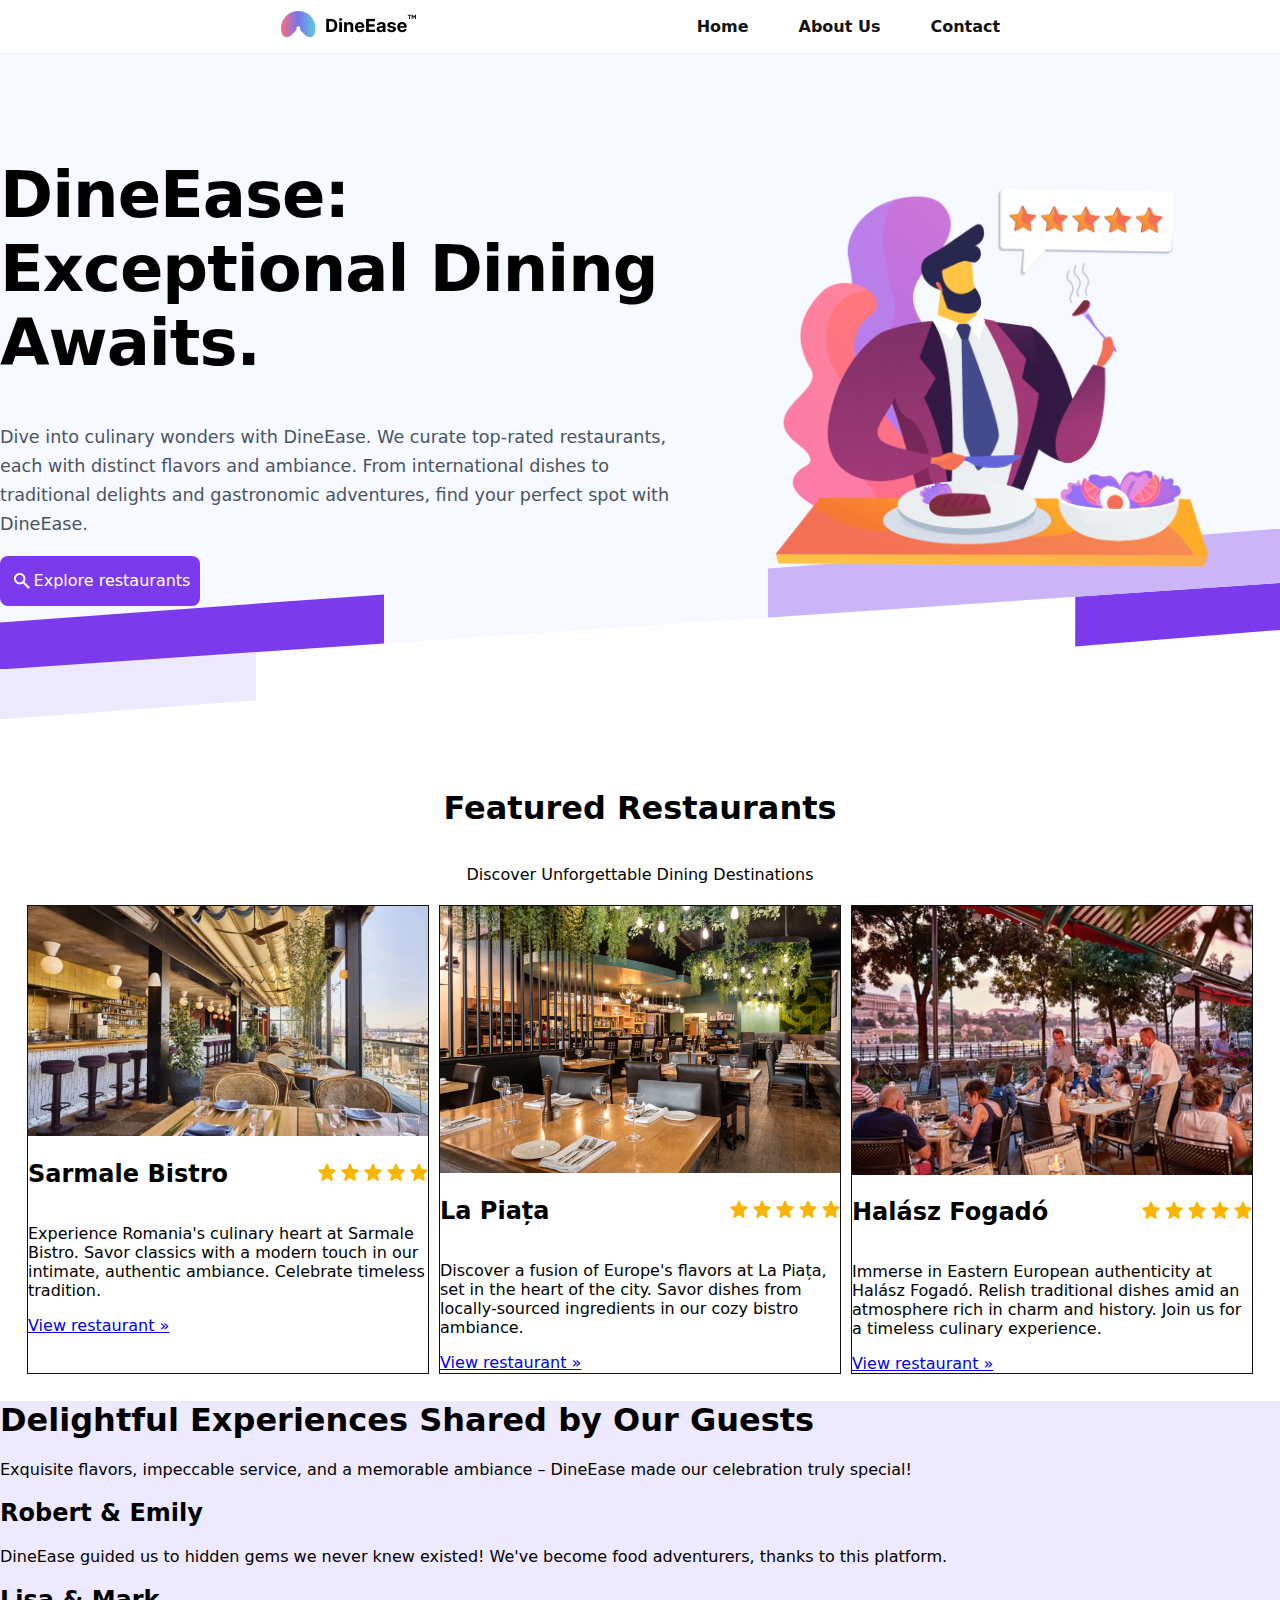
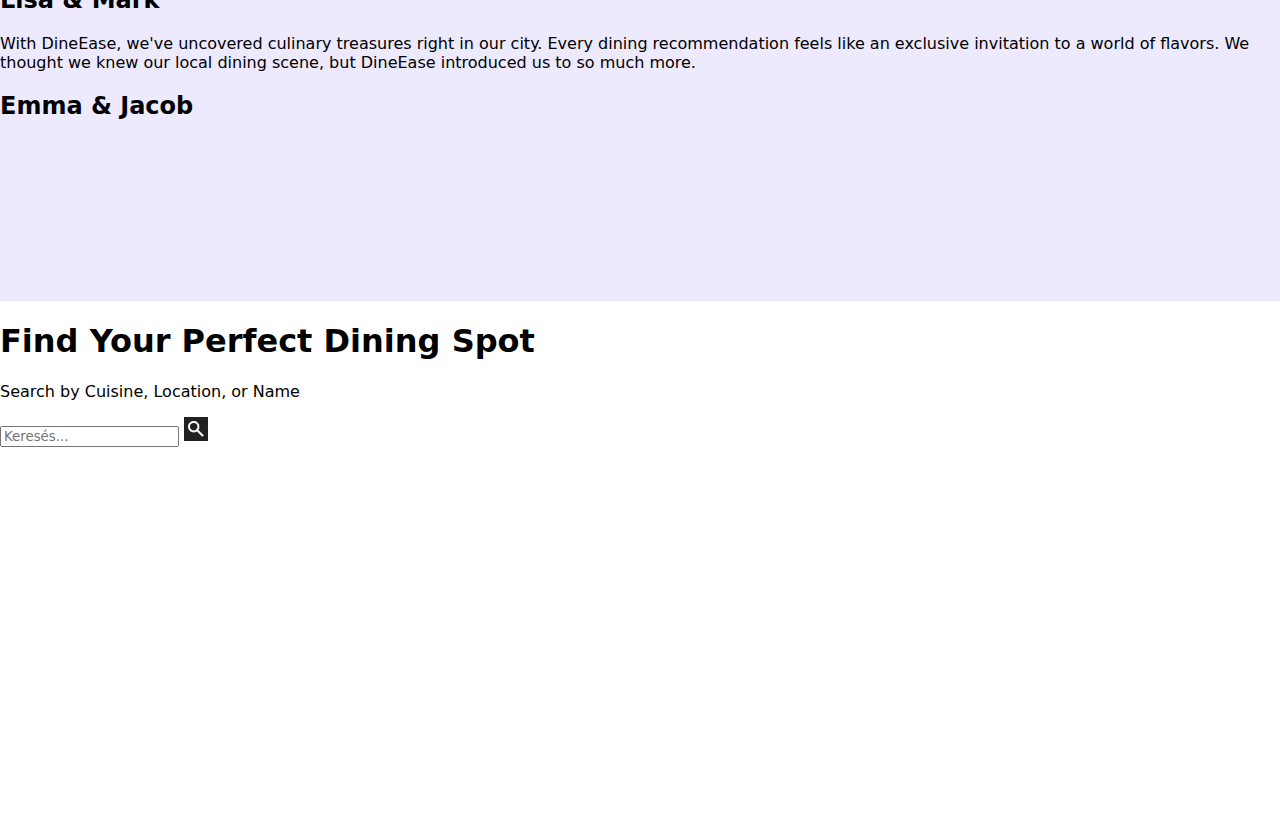
==== index.html @ 1357a57a "home design in progress" ====
<!DOCTYPE html>
<html>
<head>
    <meta charset='utf-8'>
    <meta http-equiv='X-UA-Compatible' content='IE=edge'>
    <title>DineEase Showcase Website - Home Page</title>
    <meta name='viewport' content='width=device-width, initial-scale=1'>
    <link rel='stylesheet' type='text/css' media='screen' href='main.css'>
</head>
<body>

    <section class="HeroSection">
        <div class="navbar">
            <img src="./assets/images/Logo.png" alt="DineEase">
            <div class="navbar-linkek">
                <div><a href="">Home</a></div>
                <div><a href="">About Us</a></div>
                <div><a href="">Contact</a></div>
            </div>
        </div>

        
        <div class="asd">
            <div class="content">
                <div class="DineEase-landsection">
                    <div class="landtext">
                        <h1>DineEase: Exceptional Dining Awaits.</h1>
                        <p>Dive into culinary wonders with DineEase. We curate top-rated restaurants, each with distinct flavors and ambiance. From international dishes to traditional delights and gastronomic adventures, find your perfect spot with DineEase.</p>
                        <button class="explorerestaurant-btn">
                            <img src="./assets/images/Search Icon.png" alt="Search Icon">
                            <span>Explore restaurants</span>
                        </button>
                    </div>
                    <div class="landimg">
                        <img src="./assets/images/Hero Illustration.png" alt="">
                    </div>
                </div>
            </div>
            <div class="costumeshape">
                <div class="side-rectangle left"></div>
                <div class="side-rectangle right"></div>
            </div>
        </div>
    </section>

    <section class="FeaturedRestaurants">
        <div class="costumeshape-down">
            <div class="side-rectangle left"></div>
            <div class="side-rectangle right"></div>
        </div>

        <div class="center">
            <h1>Featured Restaurants</h1>
            <p>Discover Unforgettable Dining Destinations</p>
            
            <div class="cardholder">
                <div class="card">
                    <div class="card-img">
                        <img src="./assets/images/Restaurant2.png" alt="">
                    </div>
                    <div class="card-nameandrate">
                        <h2>Sarmale Bistro</h2>
                        <div>
                            <img src="./assets/images/star.png" alt="Star">
                            <img src="./assets/images/star.png" alt="Star">
                            <img src="./assets/images/star.png" alt="Star">
                            <img src="./assets/images/star.png" alt="Star">
                            <img src="./assets/images/star.png" alt="Star">
                        </div>
                    </div>
                    <div class="card-description">
                        <p>
                            Experience Romania's culinary heart at Sarmale Bistro. Savor classics with a modern touch in our intimate, authentic ambiance. Celebrate timeless tradition.
                        </p>
                    </div>
                    <a class="card-viewrestaurant" href="#">View restaurant »</a>
                </div>

                <div class="card">
                    <div class="card-img">
                        <img src="./assets/images/Restaurant1.png" alt="">
                    </div>
                    <div class="card-nameandrate">
                        <h2>La Piața</h2>
                        <div>
                            <img src="./assets/images/star.png" alt="Star">
                            <img src="./assets/images/star.png" alt="Star">
                            <img src="./assets/images/star.png" alt="Star">
                            <img src="./assets/images/star.png" alt="Star">
                            <img src="./assets/images/star.png" alt="Star">
                        </div>
                    </div>
                    <div class="card-description">
                        <p>
                            Discover a fusion of Europe's flavors at La Piața, set in the heart of the city. Savor dishes from locally-sourced ingredients in our cozy bistro ambiance.
                        </p>
                    </div>
                    <a class="card-viewrestaurant" href="#">View restaurant »</a>
                </div>


                <div class="card">
                    <div class="card-img">
                        <img src="./assets/images/Restaurant3.png" alt="">
                    </div>
                    <div class="card-nameandrate">
                        <h2>Halász Fogadó</h2>
                        <div>
                            <img src="./assets/images/star.png" alt="Star">
                            <img src="./assets/images/star.png" alt="Star">
                            <img src="./assets/images/star.png" alt="Star">
                            <img src="./assets/images/star.png" alt="Star">
                            <img src="./assets/images/star.png" alt="Star">
                        </div>
                    </div>
                    <div class="card-description">
                        <p>
                            Immerse in Eastern European authenticity at Halász Fogadó. Relish traditional dishes amid an atmosphere rich in charm and history. Join us for a timeless culinary experience.
                        </p>
                    </div>
                    <a class="card-viewrestaurant" href="#">View restaurant »</a>
                </div>
            </div>
        </div>
    </section>

    <section class="testimonials">
        <h1>Delightful Experiences Shared by Our Guests</h1>
        <div>
            <p>Exquisite flavors, impeccable service, and a memorable ambiance – DineEase made our celebration truly special!</p>
            <h2>Robert & Emily</h2>
        </div>
        <div>
            <p>DineEase guided us to hidden gems we never knew existed! We've become food adventurers, thanks to this platform.</p>
            <h2>Lisa & Mark</h2>
        </div>
        <div>
            <p>With DineEase, we've uncovered culinary treasures right in our city. Every dining recommendation feels like an exclusive invitation to a world of flavors. We thought we knew our local dining scene, but DineEase introduced us to so much more.</p>
            <h2>Emma & Jacob</h2>
        </div>
    </section>


    <section class="restaurant_search">
        <h1>Find Your Perfect Dining Spot</h1>
        <p>Search by Cuisine, Location, or Name</p>
        <div>
            <input type="checkbox" id="advancedCheckbox">
            <div class="search-container">
                <input type="text" id="simpleSearch" placeholder="Keresés...">
                <label for="advancedCheckbox">
                    <img src="./assets/images/Search Icon.png" alt="" style="background-color: #212121;">
                </label>
            </div>
        
            <div class="advanced-search-container" id="advancedSearchContainer">
                <select id="category" name="category">
                    <option value="option1">Opció 1</option>
                    <option value="option2">Opció 2</option>
                    <option value="option3">Opció 3</option>
                </select>
                <input type="text">
                <input type="text">
    
                <label for="advancedCheckbox">
                    <img src="./assets/images/Search Icon.png" alt="" style="background-color: #212121;">
                </label>
            </div>
        </div>
    </section>
</body>
</html>
---- main.css ----
:root{
    --lila: #7c3aed;
    --feher: #ffffff;
    --vilagoslila: #ede9fe;
    --sotetebblila: #cbb5f9;
    --footerdark: #000000;
    --textszurke: #4a5362
}

*{
    font-family: system-ui, -apple-system, BlinkMacSystemFont, 'Segoe UI', Roboto, Oxygen, Ubuntu, Cantarell, 'Open Sans', 'Helvetica Neue', sans-serif;
}
body {
    margin: 0;
    padding: 0;
}
section{
    min-height: 500px;
}


.navbar{
    display: flex;
    justify-content:space-evenly;
    align-items: center;
    margin: 10px 0;
}
.navbar-linkek{
    display: flex;
    gap: 50px;
}
.navbar-linkek a {
    text-decoration: none;
    color: #121212;
    font-weight: 550;
}

.explorerestaurant-btn{
    width: 200px;
    height: 50px;
    display: flex;
    justify-content: center;
    align-items: center;
    font-size: 16px;
    border-radius: 8px;
    border: none;
    color: var(--feher);
    font-weight: 500;
    background-color: var(--lila);
}


.content{
    max-width: 100%;
    display: flex;
    justify-content: center;
    align-items: center;
}
.DineEase-landsection{
    max-width: 1300px;
    display: grid;
    grid-template-columns: 55% 45%;
    grid-template-rows: 100%;
    place-items: CENTER;
}

.landtext > h1{
    font-size: 4rem;
    letter-spacing: -1px;
    font-weight:bolder;
}
.landtext > p{
    font-size: 1.1rem;
    color: var(--textszurke);
    line-height: 1.8rem;
    font-weight: 500;
}
.landimg{}
.landimg img{
    width: 100%;
}







.asd {
    position: relative;
    z-index: 100;
}

.content {
    min-height: 300px;
    position: relative;
    z-index: 1;
}

.costumeshape {
    position: absolute;
    bottom: 0;
    left: 0;
    width: 100%;
    height: 100%;
    background-color: #f6f9ff;
    clip-path: polygon(0 0, 100% 0, 100% 86%, 0 100%);
    z-index: 0;
}

.side-rectangle {
    position: absolute;
    bottom: 10px;
    width: 100%;
    height: 100%;
    z-index: 10;
}

.left {
    left: 0;
    bottom: 0px;
    height: 80px;
    width: 30%;
    clip-path: polygon(0% 33px, 100% 5px, 100% 100%, 0% 100%);
    background-color: var(--lila);
}

.right {
    bottom: 5%;
    right: 0;
    height: 110px;
    width: 40%;
    clip-path: polygon(0% 40px, 100% 0%, 100% 100%, 0% 100%);
    background-color: var(--sotetebblila);
}
.right-bottom{
    bottom: 0;
    right: 0;
    height: 110px;
    width: 20%;
    clip-path: polygon(0% 15px, 100% 0%, 100% 100%, 0% 100%);
    background-color: var(--lila);
}

.costumeshape-down {
    display: flex;
    position: relative;
    top: 0;
    width: 100%;
    background-color: #f6f9ff;
    z-index: 0;
}
.costumeshape-down > .left {
    margin-bottom: 90px;
    left: 0;
    top: -40px;
    height: 80px;
    width: 20%;
    clip-path: polygon(0% 0, 100% 0, 100% 76%, 0% 100%);
    background-color: var(--vilagoslila);
}

.costumeshape-down > .right {
    bottom: 5%;
    right: 0;
    height: 110px;
    width: 16%;
    clip-path: polygon(0% 0%, 100% 0, 100% 55%, 0% 70%);
    background-color: var(--lila);
}
.costumeshape-down > .right-bottom{
    bottom: 0;
    right: 0;
    height: 110px;
    width: 20%;
    clip-path: polygon(0% 15px, 100% 0%, 100% 100%, 0% 100%);
    background-color: var(--lila);
}




.FeaturedRestaurants{
    height: 700px;
    margin: 10px 0;
}

.center{
    height: 100%;
    display: flex;
    flex-direction: column;
    justify-content:end;
    align-items: center;
}

.cardholder {
    display: flex;
    flex-direction: row;
}

.card{
    display: flex;
    max-width: 400px;
    flex-direction: column;
    border: 1px solid #121212;
    margin: 5px;
}
@media only screen and (max-width: 1100px){
    .cardholder{
        display: grid;
        grid-template-columns: 50% 50%;
    }
    .center{
        margin-top: 20px;
    }
    .FeaturedRestaurants{
        height: max-content;
    }
}
@media only screen and (max-width:880px) {
    .cardholder{
        grid-template-columns: 100%;
    }
    .HeroSection{
        min-height: min-content;
        height: fit-content;
        max-height: max-content;
    }
}


.card-img{

}
.card-img img{
    width: 100%;
}
.card-nameandrate{
    display: flex;
    flex-direction: row;
    justify-content: space-between;
    align-items: center;
}
.card-description{}
.card-viewrestaurant{}


.testimonials{
    background-color: var(--vilagoslila);;
}



.search-container {
    margin-bottom: 20px;
}

button {
    padding: 8px;
    cursor: pointer;
}

#advancedSearchContainer {
    display: none;
}

input[type="checkbox"] {
    display: none;
}

input[type="checkbox"]:checked ~ #advancedSearchContainer {
    display: block;
}
input[type="checkbox"]:checked ~ .search-container {
    display: none;
}
.advanced-search-container {
}

form {
    display: grid;
    grid-template-columns: 30% 30% 30% 10%;
    grid-gap: 10px;
}
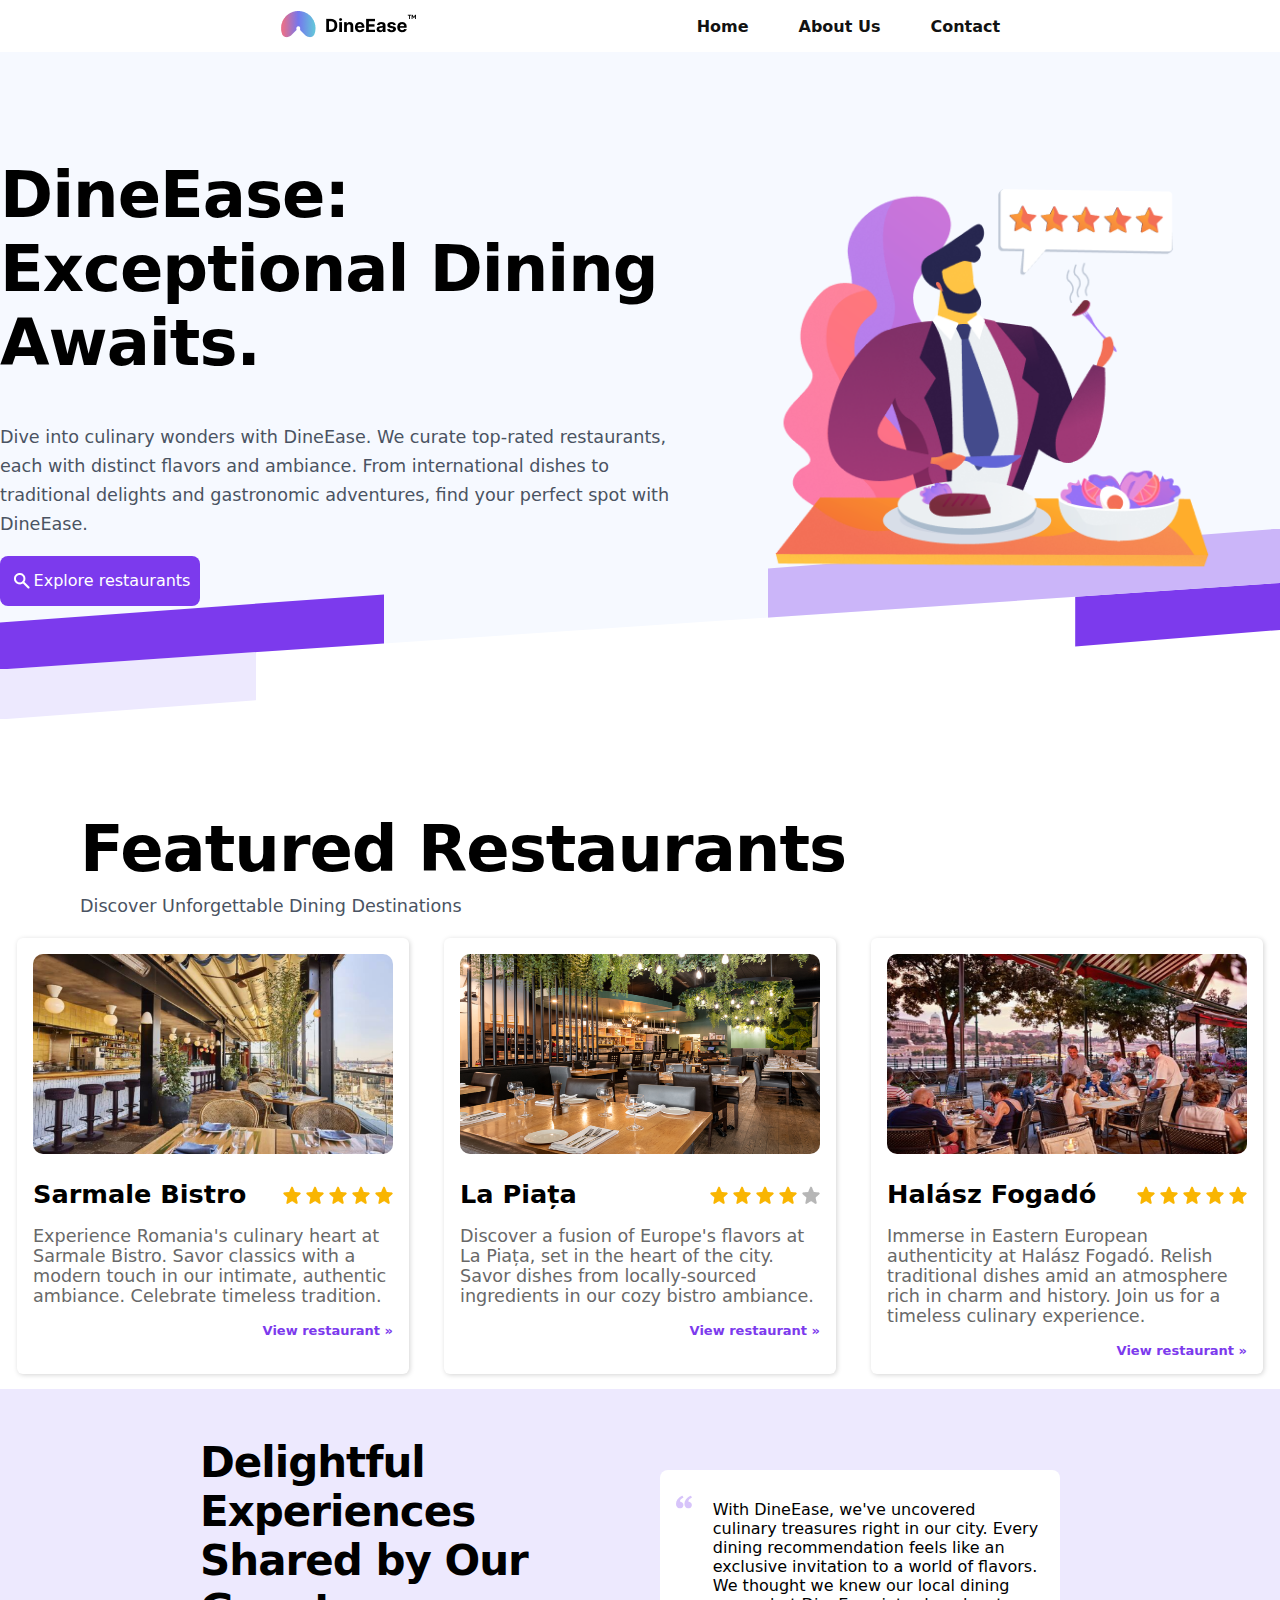
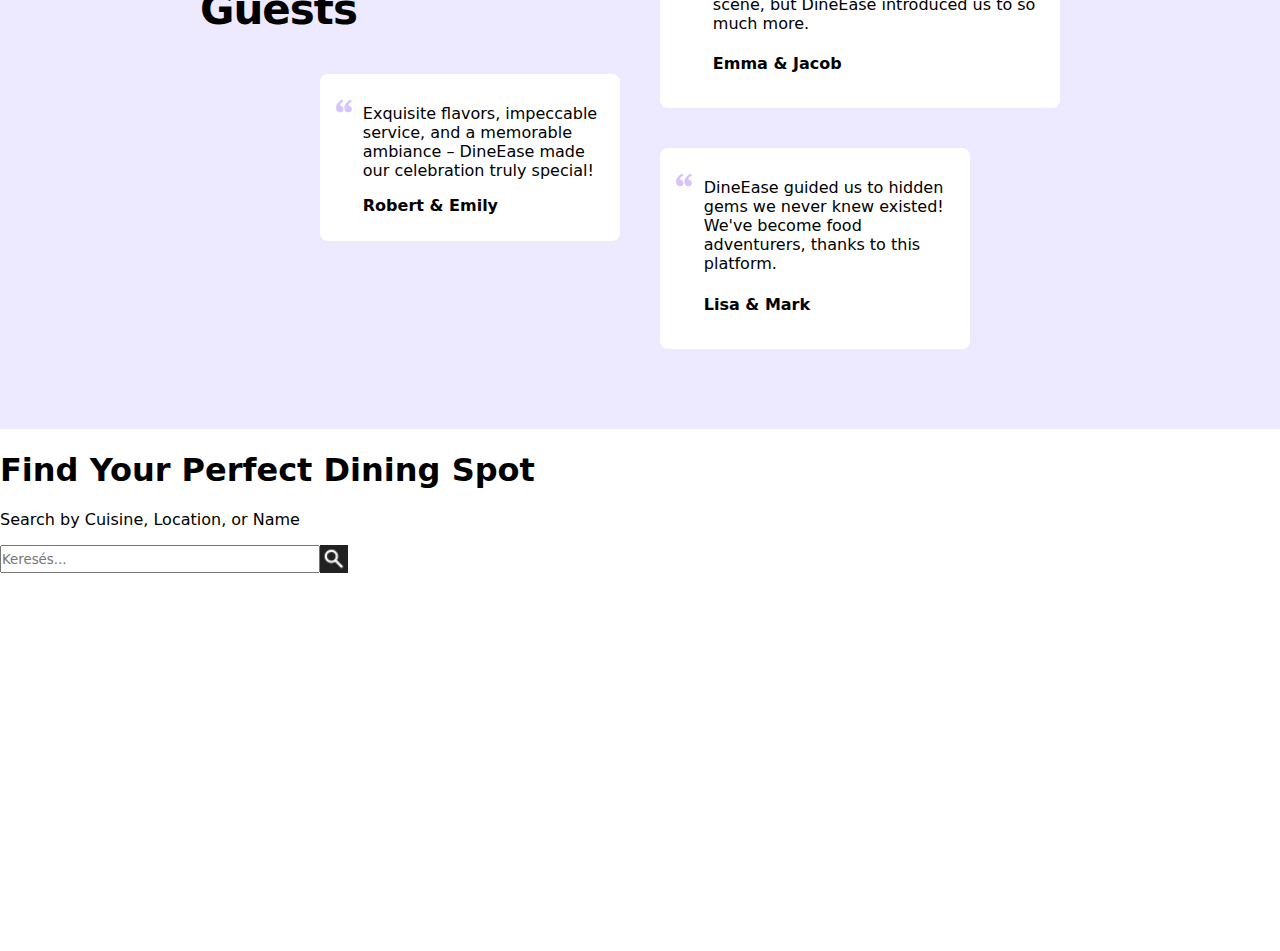
==== commit eb12014a: "home page design in progress(70%)" ====
--- a/index.html
+++ b/index.html
@@ -50,8 +50,8 @@
         </div>
 
         <div class="center">
-            <h1>Featured Restaurants</h1>
-            <p>Discover Unforgettable Dining Destinations</p>
+            <h1 class="FeaturedRestaurants-title">Featured Restaurants</h1>
+            <p class="FeaturedRestaurants-alttitle">Discover Unforgettable Dining Destinations</p>
             
             <div class="cardholder">
                 <div class="card">
@@ -60,7 +60,7 @@
                     </div>
                     <div class="card-nameandrate">
                         <h2>Sarmale Bistro</h2>
-                        <div>
+                        <div class="ratestars">
                             <img src="./assets/images/star.png" alt="Star">
                             <img src="./assets/images/star.png" alt="Star">
                             <img src="./assets/images/star.png" alt="Star">
@@ -82,12 +82,12 @@
                     </div>
                     <div class="card-nameandrate">
                         <h2>La Piața</h2>
-                        <div>
+                        <div class="ratestars">
                             <img src="./assets/images/star.png" alt="Star">
                             <img src="./assets/images/star.png" alt="Star">
                             <img src="./assets/images/star.png" alt="Star">
                             <img src="./assets/images/star.png" alt="Star">
-                            <img src="./assets/images/star.png" alt="Star">
+                            <img class="gray" src="./assets/images/star.png" alt="Star">
                         </div>
                     </div>
                     <div class="card-description">
@@ -105,7 +105,7 @@
                     </div>
                     <div class="card-nameandrate">
                         <h2>Halász Fogadó</h2>
-                        <div>
+                        <div class="ratestars">
                             <img src="./assets/images/star.png" alt="Star">
                             <img src="./assets/images/star.png" alt="Star">
                             <img src="./assets/images/star.png" alt="Star">
@@ -125,18 +125,45 @@
     </section>
 
     <section class="testimonials">
-        <h1>Delightful Experiences Shared by Our Guests</h1>
         <div>
-            <p>Exquisite flavors, impeccable service, and a memorable ambiance – DineEase made our celebration truly special!</p>
-            <h2>Robert & Emily</h2>
+            <h1 class="experienceMainTitle">Delightful Experiences Shared by Our Guests</h1>
+            <div class="experiencecard">
+                <div class="experiencecardbody">
+                    <svg>
+                        <image class="quoteincard" xlink:href="./assets/images/Quote markvector.svg" width="16" height="16" src="./assets/images/Quote markvector.svg" />
+                    </svg>
+                    <div class="experienceCardText">
+                        <p>Exquisite flavors, impeccable service, and a memorable ambiance – DineEase made our celebration truly special!</p>
+                        <h4>Robert & Emily</h4>
+                    </div>
+                </div>
+            </div>
         </div>
         <div>
-            <p>DineEase guided us to hidden gems we never knew existed! We've become food adventurers, thanks to this platform.</p>
-            <h2>Lisa & Mark</h2>
-        </div>
-        <div>
-            <p>With DineEase, we've uncovered culinary treasures right in our city. Every dining recommendation feels like an exclusive invitation to a world of flavors. We thought we knew our local dining scene, but DineEase introduced us to so much more.</p>
-            <h2>Emma & Jacob</h2>
+            <div class="experiencecard2">
+                <div class="experiencecardbody">
+                    <svg>
+                        <image class="quoteincard" xlink:href="./assets/images/Quote markvector.svg" width="16" height="16" src="./assets/images/Quote markvector.svg" />
+                    </svg>
+                    <div>
+                        <p>With DineEase, we've uncovered culinary treasures right in our city. Every dining recommendation feels like an exclusive invitation to a world of flavors. We thought we knew our local dining scene, but DineEase introduced us to so much more.</p>
+                        <h4>Emma & Jacob</h4>
+                    </div>
+                </div>
+            </div>
+            <div class="experiencecard3">
+                <div class="experiencecardbody">
+                    <svg>
+                        <image class="quoteincard" xlink:href="./assets/images/Quote markvector.svg" width="16" height="16" src="./assets/images/Quote markvector.svg" />
+                    </svg>
+                    <div>
+                        <p>DineEase guided us to hidden gems we never knew existed! We've become food adventurers, thanks to this platform.</p>
+                        <h4>Lisa & Mark</h4>
+                    </div>
+                </div>
+            </div>
+
+
         </div>
     </section>
 
--- a/main.css
+++ b/main.css
@@ -4,7 +4,8 @@
     --vilagoslila: #ede9fe;
     --sotetebblila: #cbb5f9;
     --footerdark: #000000;
-    --textszurke: #4a5362
+    --textszurke: #4a5362;
+    --description: #686868;
 }
 
 *{
@@ -17,6 +18,7 @@
 section{
     min-height: 500px;
 }
+
 
 
 .navbar{
@@ -193,17 +195,38 @@
     align-items: center;
 }
 
+.FeaturedRestaurants-title{
+    font-size: 4rem;
+    letter-spacing: -1px;
+    font-weight:bolder;
+    margin-bottom: 0;
+    margin-left: 80px;
+    align-self: self-start;
+}
+.FeaturedRestaurants-alttitle{
+    font-size: 1.1rem;
+    color: var(--textszurke);
+    font-weight: 500;
+    margin-top: 10px;
+    margin-left: 80px;
+    align-self: self-start;
+}
+
+
 .cardholder {
     display: flex;
     flex-direction: row;
+    gap: 25px;
 }
 
 .card{
     display: flex;
-    max-width: 400px;
+    max-width: 360px;
     flex-direction: column;
-    border: 1px solid #121212;
     margin: 5px;
+    box-shadow: 1px 1px 5px #d4d4d4;
+    border-radius: 6px;
+    padding: 16px;
 }
 @media only screen and (max-width: 1100px){
     .cardholder{
@@ -228,9 +251,11 @@
     }
 }
 
-
 .card-img{
-
+}
+.card-img > img{
+    max-height: 200px;
+    border-radius: 10px;
 }
 .card-img img{
     width: 100%;
@@ -239,26 +264,120 @@
     display: flex;
     flex-direction: row;
     justify-content: space-between;
-    align-items: center;
-}
-.card-description{}
-.card-viewrestaurant{}
+    align-content: end;
+    margin-bottom: 0;
+    height: 50px;
+}
+.ratestars{
+    align-self: end;
+}
+.gray{
+    filter: grayscale(100%);
+}
+
+.card-nameandrate > h2{
+    font-size: 1.6rem;
+    font-weight: 700;
+    align-items: end;
+}
+
+.card-description > p{
+    font-size: 1.1rem;
+    color: var(--description);
+    font-weight: 500;
+}
+.card-viewrestaurant{
+    color: var(--lila);
+    text-decoration: none;
+    font-size: 13px;
+    font-weight: 700;
+    text-align: right;
+}
 
 
 .testimonials{
-    background-color: var(--vilagoslila);;
-}
-
-
-
+    background-color: var(--vilagoslila);
+    display: grid;
+    grid-template-columns: 50% 50%;
+    min-height: 640px;
+    height: max-content;
+    justify-content: center;
+    gap: 40px;
+}
+
+.testimonials > div:nth-child(1){
+    display: flex;
+    flex-direction: column;
+    gap: 40px;
+    margin-top: 20px;
+}
+
+.testimonials > div:nth-child(2){
+    display: flex;
+    flex-direction: column;
+    align-self: center;
+    gap: 40px;
+}
+
+.testimonials h1{
+    font-size: 42px;
+    letter-spacing: -1px;
+    font-weight:bolder;
+    margin-bottom: 0;
+    margin-left: 80px;
+    max-width: 420px;
+    align-self: flex-end;
+}
+svg{
+    width: 16px;
+    height: 16px;
+    margin-top: 10px;
+}
+.quoteincarda{
+
+}
+
+.experiencecard{
+    max-width: 300px;
+    background-color: #fff;
+    border-radius: 8px;
+    align-self: flex-end;
+}
+.experiencecard2{
+    max-width: 400px;
+    background-color: #fff;
+    border-radius: 8px;
+}
+.experiencecard3{
+    max-width: 310px;
+    background-color: #fff;
+    border-radius: 8px;
+}
+
+
+.experiencecardbody{
+    display: grid;
+    grid-template-columns: 10% 90%;
+    padding: 14px 16px;
+}
+.experienceCardText > h4{
+    margin: 12px 0;
+}
+
+
+
+.restaurant_search input{
+    padding: 0;
+}
 .search-container {
-    margin-bottom: 20px;
-}
-
-button {
-    padding: 8px;
-    cursor: pointer;
-}
+    display: grid;
+    grid-template-columns: 320px 30px;
+}
+.search-container img {
+    height: 100%;
+    width: auto;
+}
+
 
 #advancedSearchContainer {
     display: none;
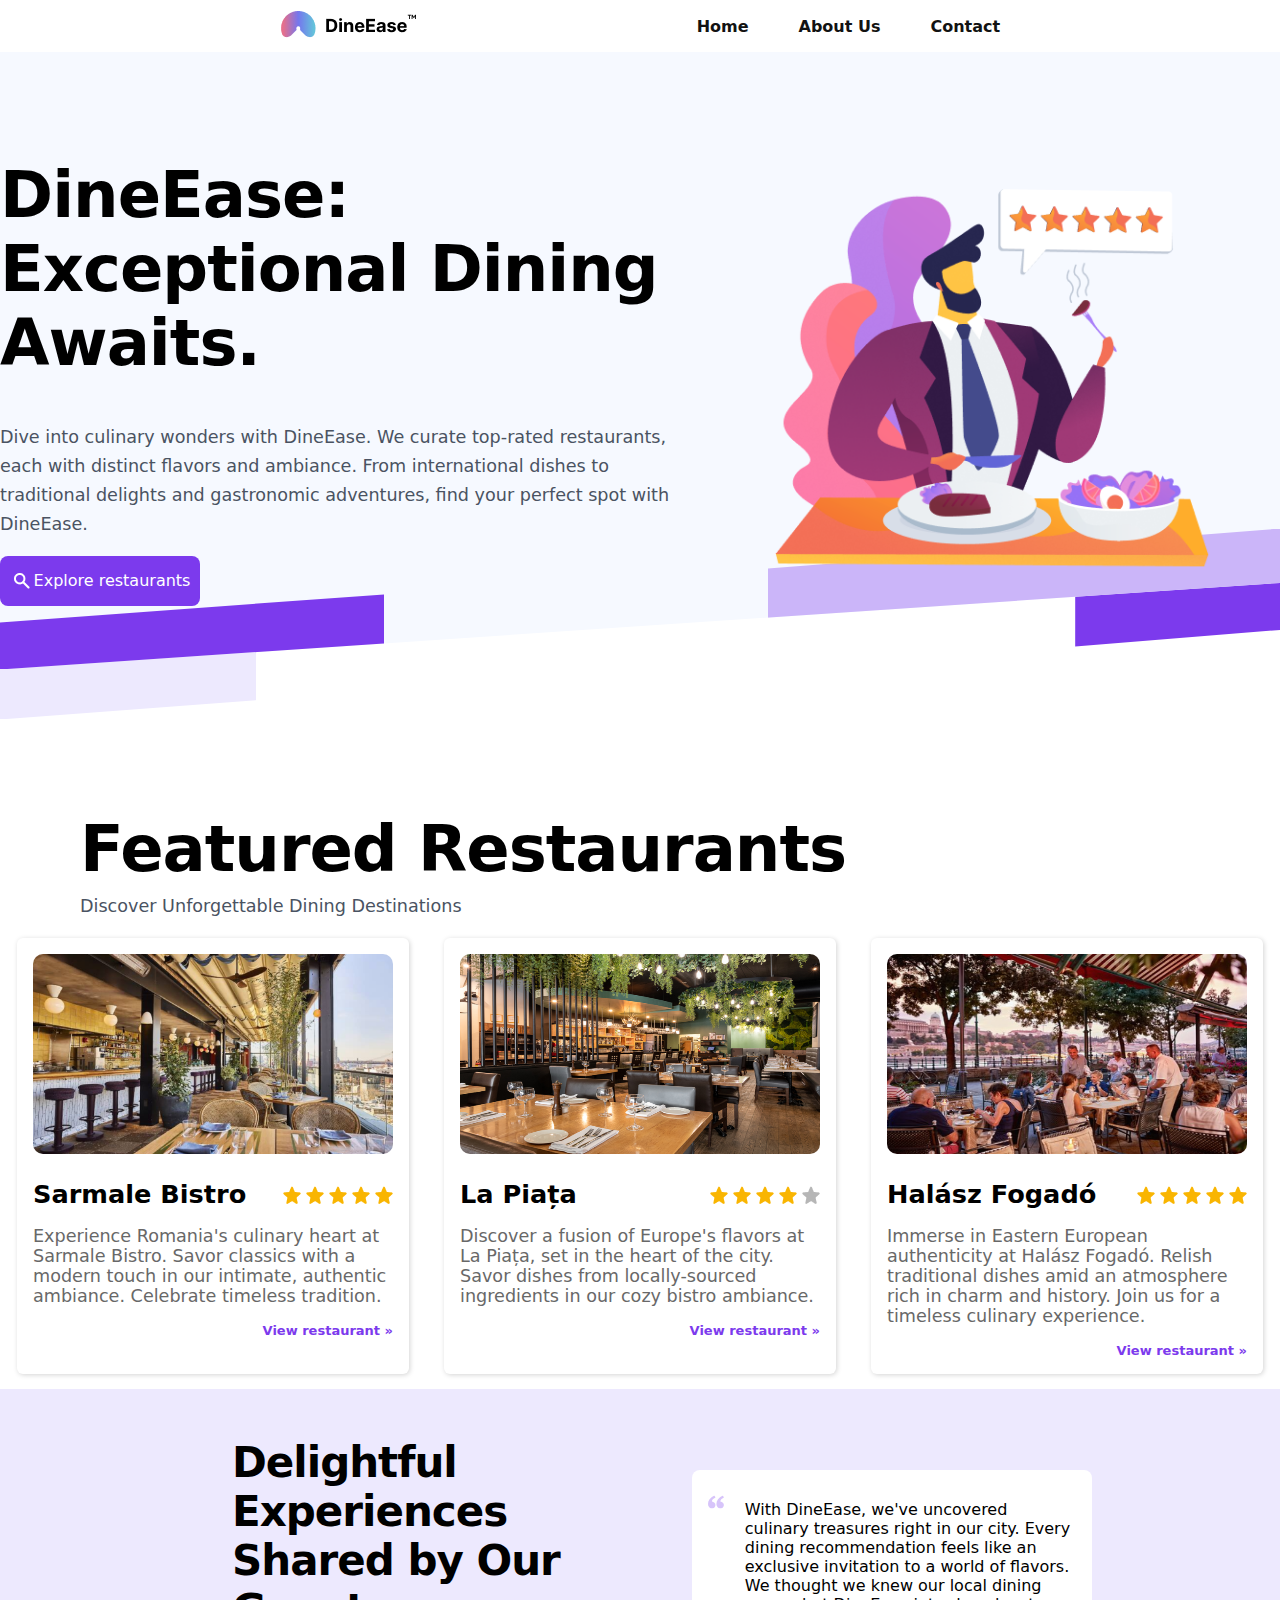
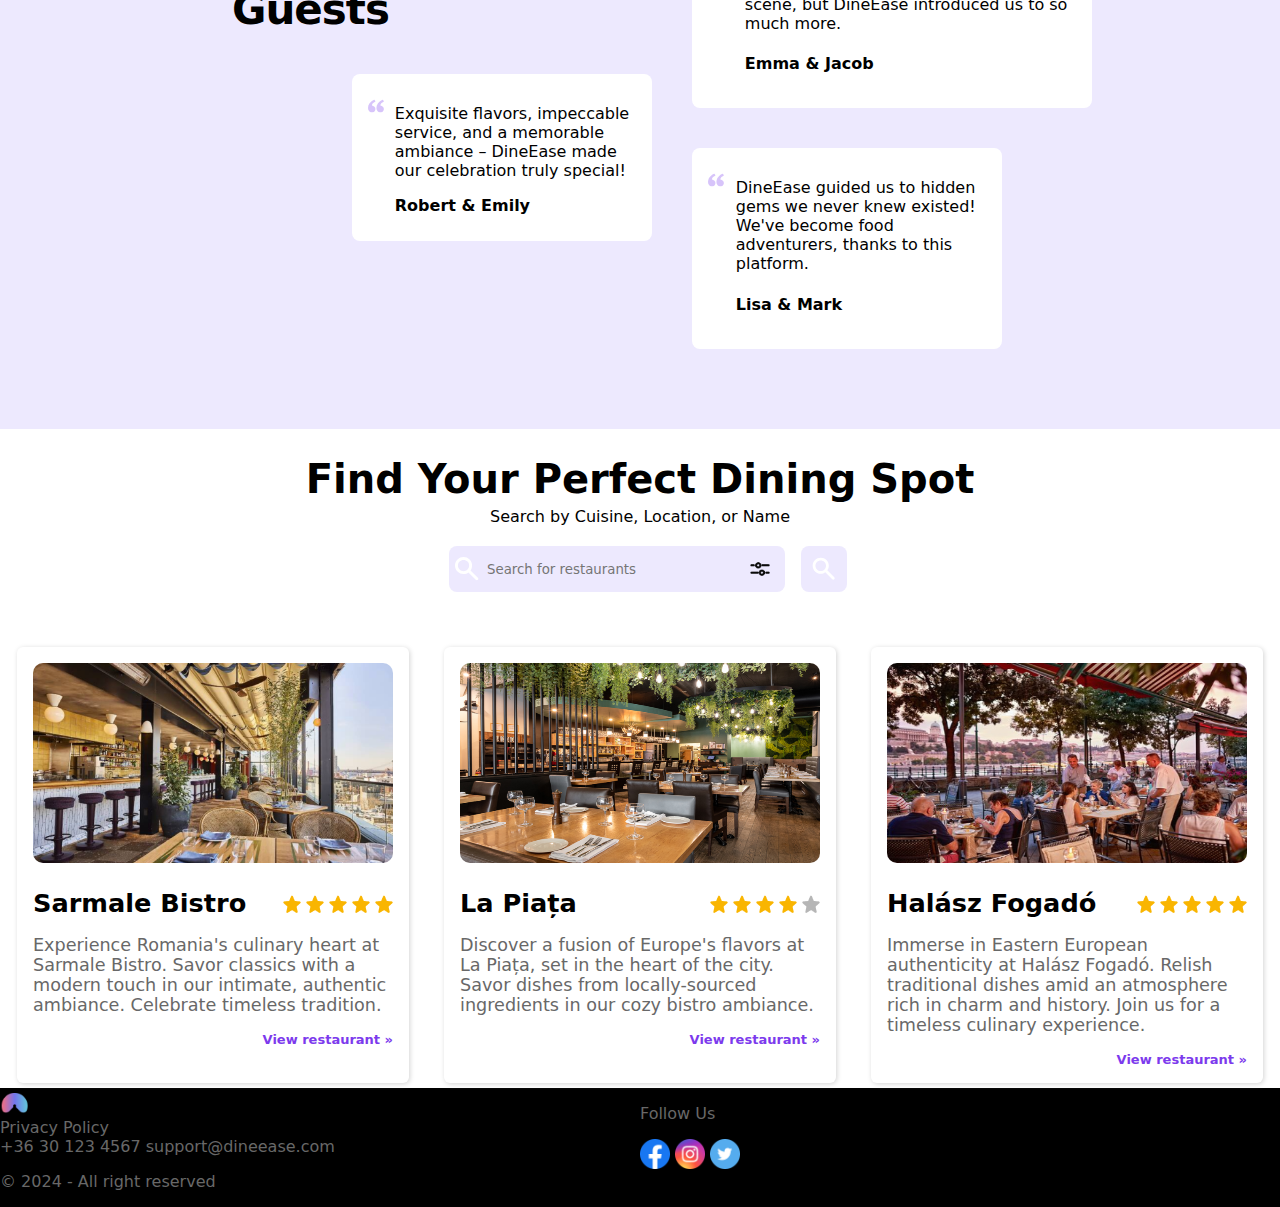
==== commit 581f65d8: "footer added" ====
--- a/index.html
+++ b/index.html
@@ -174,26 +174,113 @@
         <div>
             <input type="checkbox" id="advancedCheckbox">
             <div class="search-container">
-                <input type="text" id="simpleSearch" placeholder="Keresés...">
-                <label for="advancedCheckbox">
-                    <img src="./assets/images/Search Icon.png" alt="" style="background-color: #212121;">
+                <input type="text" id="simpleSearch" placeholder="Search for restaurants">
+                <label for="advancedCheckbox" class="filter">
+                    <img src="./assets/images/Filter Icon@2x.png" alt="Filter">
                 </label>
+                <button><img src="./assets/images/Search Iconvector.svg" alt=""></button>
             </div>
         
             <div class="advanced-search-container" id="advancedSearchContainer">
-                <select id="category" name="category">
-                    <option value="option1">Opció 1</option>
-                    <option value="option2">Opció 2</option>
-                    <option value="option3">Opció 3</option>
-                </select>
-                <input type="text">
-                <input type="text">
-    
+                <input type="text" placeholder="Cusine">
+                <input type="text" placeholder="Location">
+                <input type="text" placeholder="Name">
+                
+                <button><img src="./assets/images/Search Iconvector.svg" alt=""></button>
                 <label for="advancedCheckbox">
-                    <img src="./assets/images/Search Icon.png" alt="" style="background-color: #212121;">
+                    Simple search
                 </label>
             </div>
         </div>
-    </section>
+        <div class="AllrestaurantSearch">
+            <div class="cardholder">
+                <div class="card">
+                    <div class="card-img">
+                        <img src="./assets/images/Restaurant2.png" alt="">
+                    </div>
+                    <div class="card-nameandrate">
+                        <h2>Sarmale Bistro</h2>
+                        <div class="ratestars">
+                            <img src="./assets/images/star.png" alt="Star">
+                            <img src="./assets/images/star.png" alt="Star">
+                            <img src="./assets/images/star.png" alt="Star">
+                            <img src="./assets/images/star.png" alt="Star">
+                            <img src="./assets/images/star.png" alt="Star">
+                        </div>
+                    </div>
+                    <div class="card-description">
+                        <p>
+                            Experience Romania's culinary heart at Sarmale Bistro. Savor classics with a modern touch in our intimate, authentic ambiance. Celebrate timeless tradition.
+                        </p>
+                    </div>
+                    <a class="card-viewrestaurant" href="#">View restaurant »</a>
+                </div>
+
+                <div class="card">
+                    <div class="card-img">
+                        <img src="./assets/images/Restaurant1.png" alt="">
+                    </div>
+                    <div class="card-nameandrate">
+                        <h2>La Piața</h2>
+                        <div class="ratestars">
+                            <img src="./assets/images/star.png" alt="Star">
+                            <img src="./assets/images/star.png" alt="Star">
+                            <img src="./assets/images/star.png" alt="Star">
+                            <img src="./assets/images/star.png" alt="Star">
+                            <img class="gray" src="./assets/images/star.png" alt="Star">
+                        </div>
+                    </div>
+                    <div class="card-description">
+                        <p>
+                            Discover a fusion of Europe's flavors at La Piața, set in the heart of the city. Savor dishes from locally-sourced ingredients in our cozy bistro ambiance.
+                        </p>
+                    </div>
+                    <a class="card-viewrestaurant" href="#">View restaurant »</a>
+                </div>
+
+
+                <div class="card">
+                    <div class="card-img">
+                        <img src="./assets/images/Restaurant3.png" alt="">
+                    </div>
+                    <div class="card-nameandrate">
+                        <h2>Halász Fogadó</h2>
+                        <div class="ratestars">
+                            <img src="./assets/images/star.png" alt="Star">
+                            <img src="./assets/images/star.png" alt="Star">
+                            <img src="./assets/images/star.png" alt="Star">
+                            <img src="./assets/images/star.png" alt="Star">
+                            <img src="./assets/images/star.png" alt="Star">
+                        </div>
+                    </div>
+                    <div class="card-description">
+                        <p>
+                            Immerse in Eastern European authenticity at Halász Fogadó. Relish traditional dishes amid an atmosphere rich in charm and history. Join us for a timeless culinary experience.
+                        </p>
+                    </div>
+                    <a class="card-viewrestaurant" href="#">View restaurant »</a>
+                </div>
+            </div>
+        </div>
+    </section>
+    <footer>
+        <div class="footerCol1">
+            <img src="./assets/images/Logomark@2x.png" alt="">
+            <a href="">Privacy Policy</a>
+            <div>
+                <a href="tel:+36301234567">+36 30 123 4567</a>
+                <a href="mailto:support@dineease.com">support@dineease.com</a>
+            </div>
+            <p>&copy; 2024 - All right reserved</p>
+        </div>
+        <div class="footerCol2">
+            <p>Follow Us</p>
+            <div>
+                <img src="./assets/images/Facebook Icon@2x.png" alt="">
+                <img src="./assets/images/Instagram Icon@2x.png" alt="">
+                <img src="./assets/images/Twitter Icon@2x.png" alt="">
+            </div>
+        </div>
+    </footer>
 </body>
 </html>--- a/main.css
+++ b/main.css
@@ -14,6 +14,7 @@
 body {
     margin: 0;
     padding: 0;
+    max-width: 100%;
 }
 section{
     min-height: 500px;
@@ -298,7 +299,7 @@
 .testimonials{
     background-color: var(--vilagoslila);
     display: grid;
-    grid-template-columns: 50% 50%;
+    grid-template-columns: 50% 45%;
     min-height: 640px;
     height: max-content;
     justify-content: center;
@@ -334,7 +335,6 @@
     margin-top: 10px;
 }
 .quoteincarda{
-
 }
 
 .experiencecard{
@@ -371,24 +371,109 @@
 }
 .search-container {
     display: grid;
-    grid-template-columns: 320px 30px;
+    grid-template-columns: 300px 36px 46px;
+    justify-content: center;
+}
+.search-container button{
+    height: 100%;
+    width: 46px;
+    background-color: var(--vilagoslila);
+    margin-left: 16px;
+    border-radius: 8px;
+    max-height: 46px;
+    display: flex;
+    align-items: center;
+    justify-content: center;
+    border: none;
+}
+.search-container button > *{
+    fill: #000000 !important;
 }
 .search-container img {
+    width: 34px;
+}
+.restaurant_search > h1{
+    font-size: 40px;
+    text-align: center;
+    margin-bottom: 0;
+}
+.restaurant_search > p{
+    text-align: center;
+    margin: 5px 0 20px 0;
+    font-weight: 500;
+}
+
+
+
+#simpleSearch{
+    padding-left: 38px;
+    background: url("./assets/images/Search\ Iconvector.svg") no-repeat left;
+    background-size: 36px;
+    background-color: var(--vilagoslila);
+    border: none;
+    border-radius: 8px 0 0 8px;
+    height: 46px;
+}
+.filter{
+    display: flex;
+    align-items: center;
+    justify-content: flex-start;
+    width: 36px;
+    background-color: var(--vilagoslila);
+    border-radius: 0 8px 8px 0;
+}
+.filter > img{
+    width: 100%;
+    max-width: 22px;
+}
+
+
+#advancedSearchContainer {
+    display: none;
+}
+#advancedSearchContainer{
+    grid-template-columns: 200px 200px 200px 46px;
+    gap: 10px;
+    justify-content: center;
+}
+#advancedSearchContainer input, #advancedSearchContainer select{
+    padding-left: 8px;
+    background-size: 36px;
+    background-color: var(--vilagoslila);
+    border: none;
+    border-radius: 8px;
+    height: 46px;
+}
+#advancedSearchContainer button{
+    height: 100%;
+    width: 46px;
+    background-color: var(--vilagoslila);
+    border-radius: 8px;
+    max-height: 46px;
+    display: flex;
+    align-items: center;
+    justify-content: center;
+    border: none;
+}
+#advancedSearchContainer img{
     height: 100%;
     width: auto;
 }
-
-
-#advancedSearchContainer {
-    display: none;
-}
+#advancedSearchContainer label{
+    grid-column: 1/5;
+    text-align: center;
+    color: var(--lila);
+    font-weight: 700;
+}
+
+
 
 input[type="checkbox"] {
     display: none;
 }
 
 input[type="checkbox"]:checked ~ #advancedSearchContainer {
-    display: block;
+    display: grid;
 }
 input[type="checkbox"]:checked ~ .search-container {
     display: none;
@@ -401,3 +486,32 @@
     grid-template-columns: 30% 30% 30% 10%;
     grid-gap: 10px;
 }
+
+.AllrestaurantSearch{
+    margin-top: 50px;
+    display: flex;
+    justify-content: center;
+    align-items: center;
+}
+
+
+footer{
+    background-color: #000000;
+    display: grid;
+    grid-template-columns: 50% 50%;
+    color: var(--description);
+}
+footer a{
+    color: var(--description);
+    text-decoration: none;
+}
+.footerCol1{
+    display: flex;
+    flex-direction: column;
+}
+.footerCol1 img{
+    max-width: 30px;
+}
+.footerCol2 img{
+    max-width: 30px;
+}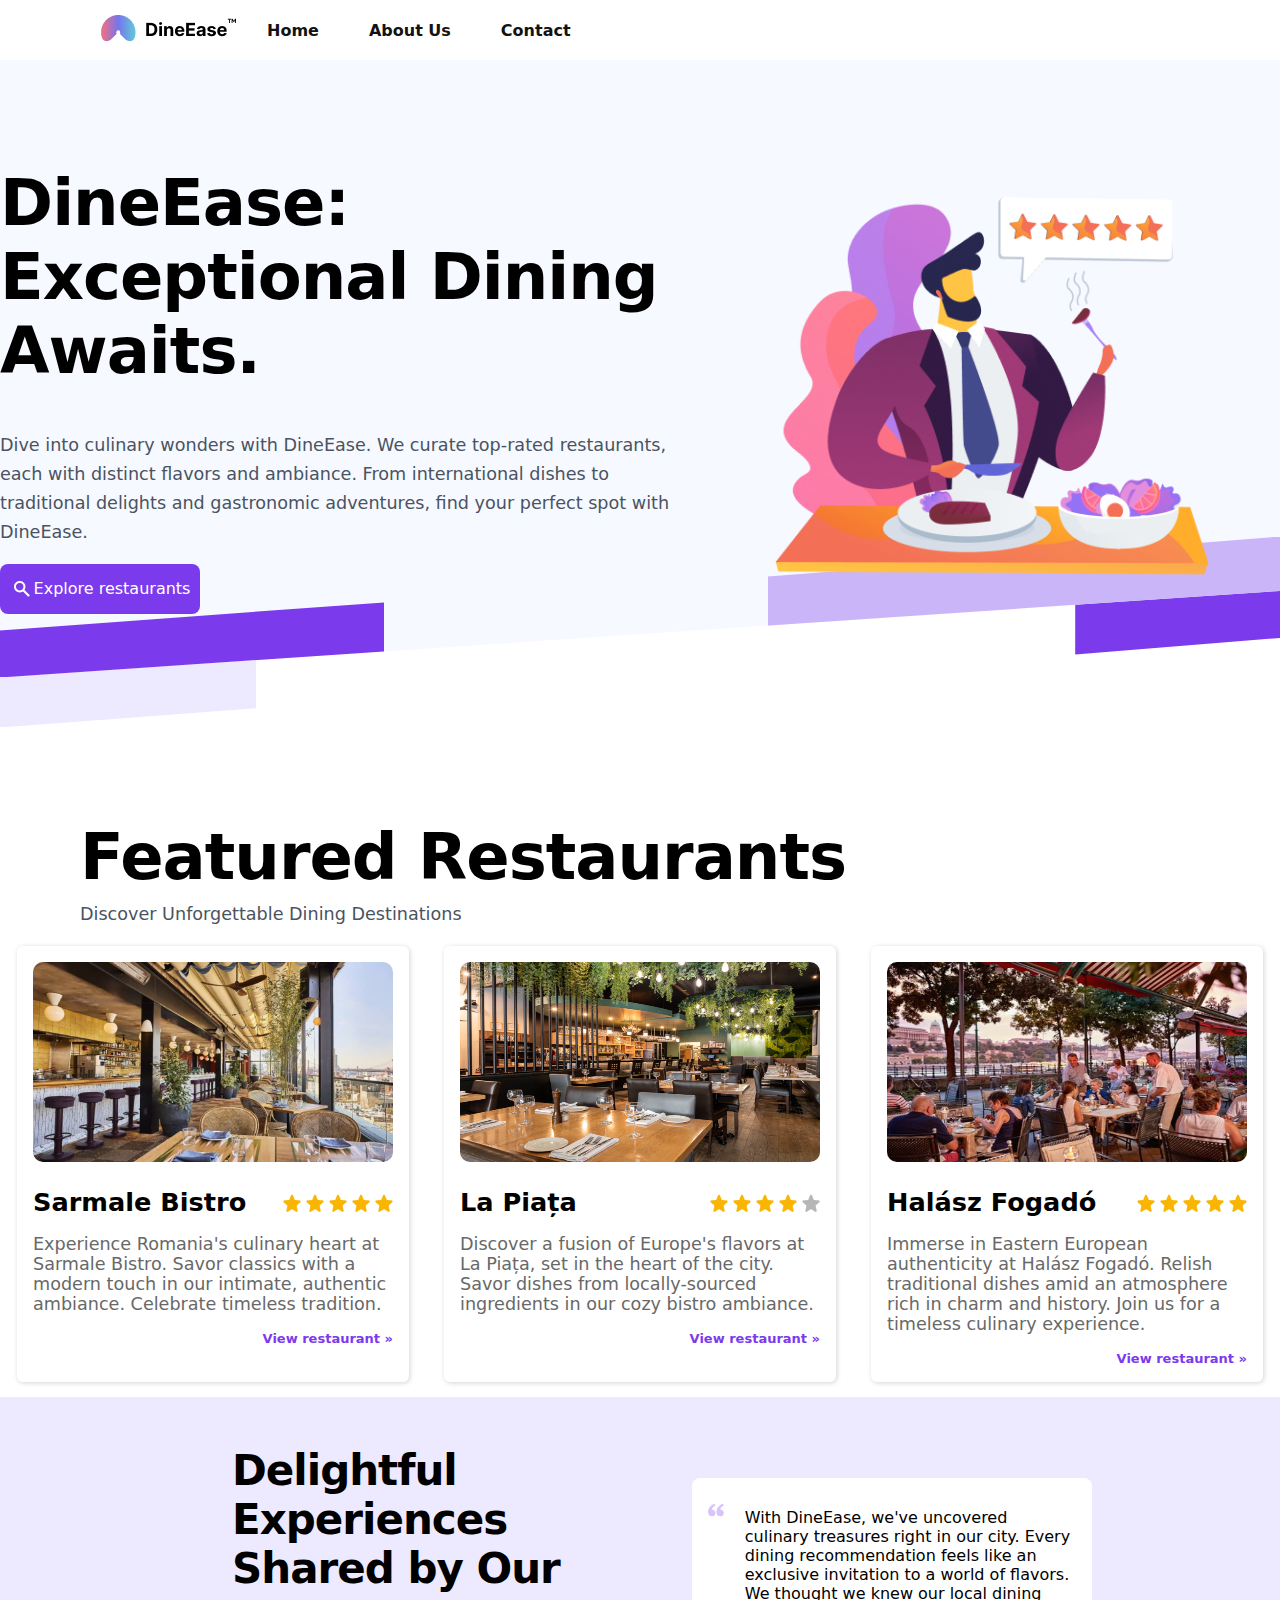
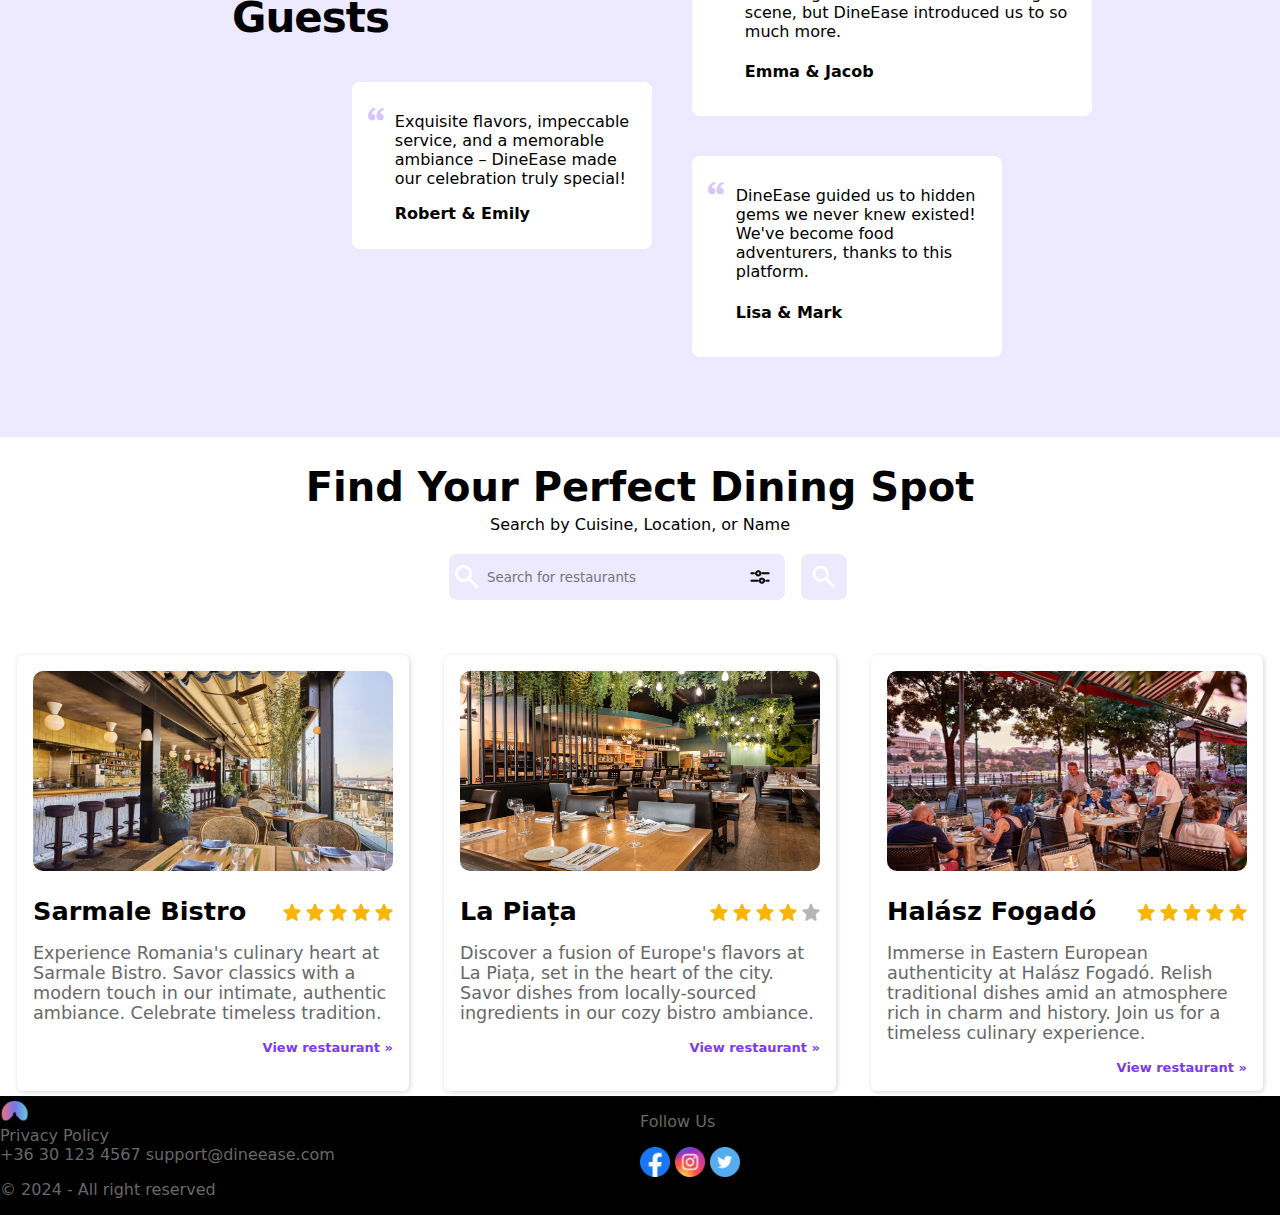
==== commit d0b2f105: "about us oldal" ====
--- a/index.html
+++ b/index.html
@@ -9,15 +9,15 @@
 </head>
 <body>
 
-    <section class="HeroSection">
         <div class="navbar">
             <img src="./assets/images/Logo.png" alt="DineEase">
-            <div class="navbar-linkek">
-                <div><a href="">Home</a></div>
-                <div><a href="">About Us</a></div>
+            <div class="navbarlinks">
+                <div><a id="homeHyper" href="">Home</a></div>
+                <div><a href="./aboutus/AboutUs.html">About Us</a></div>
                 <div><a href="">Contact</a></div>
             </div>
         </div>
+    <section class="HeroSection">
 
         
         <div class="asd">
--- a/main.css
+++ b/main.css
@@ -22,21 +22,36 @@
 
 
 
-.navbar{
-    display: flex;
-    justify-content:space-evenly;
-    align-items: center;
-    margin: 10px 0;
-}
-.navbar-linkek{
+.navbar {
+    display: flex;
+    justify-content: left;
+    align-items: center;
+    z-index: 5;
+    background-color: white;
+    padding-left: 100px;
+    max-width: 100%;
+    max-height: 100%;
+    width: 100%;
+    min-height: 60px;
+    font-size: 16px;
+}
+
+.navbarlinks {
     display: flex;
     gap: 50px;
 }
-.navbar-linkek a {
+
+.navbarlinks a {
     text-decoration: none;
     color: #121212;
     font-weight: 550;
 }
+
+#homeHyper {
+    margin-left: 30px;
+}
+
+
 
 .explorerestaurant-btn{
     width: 200px;
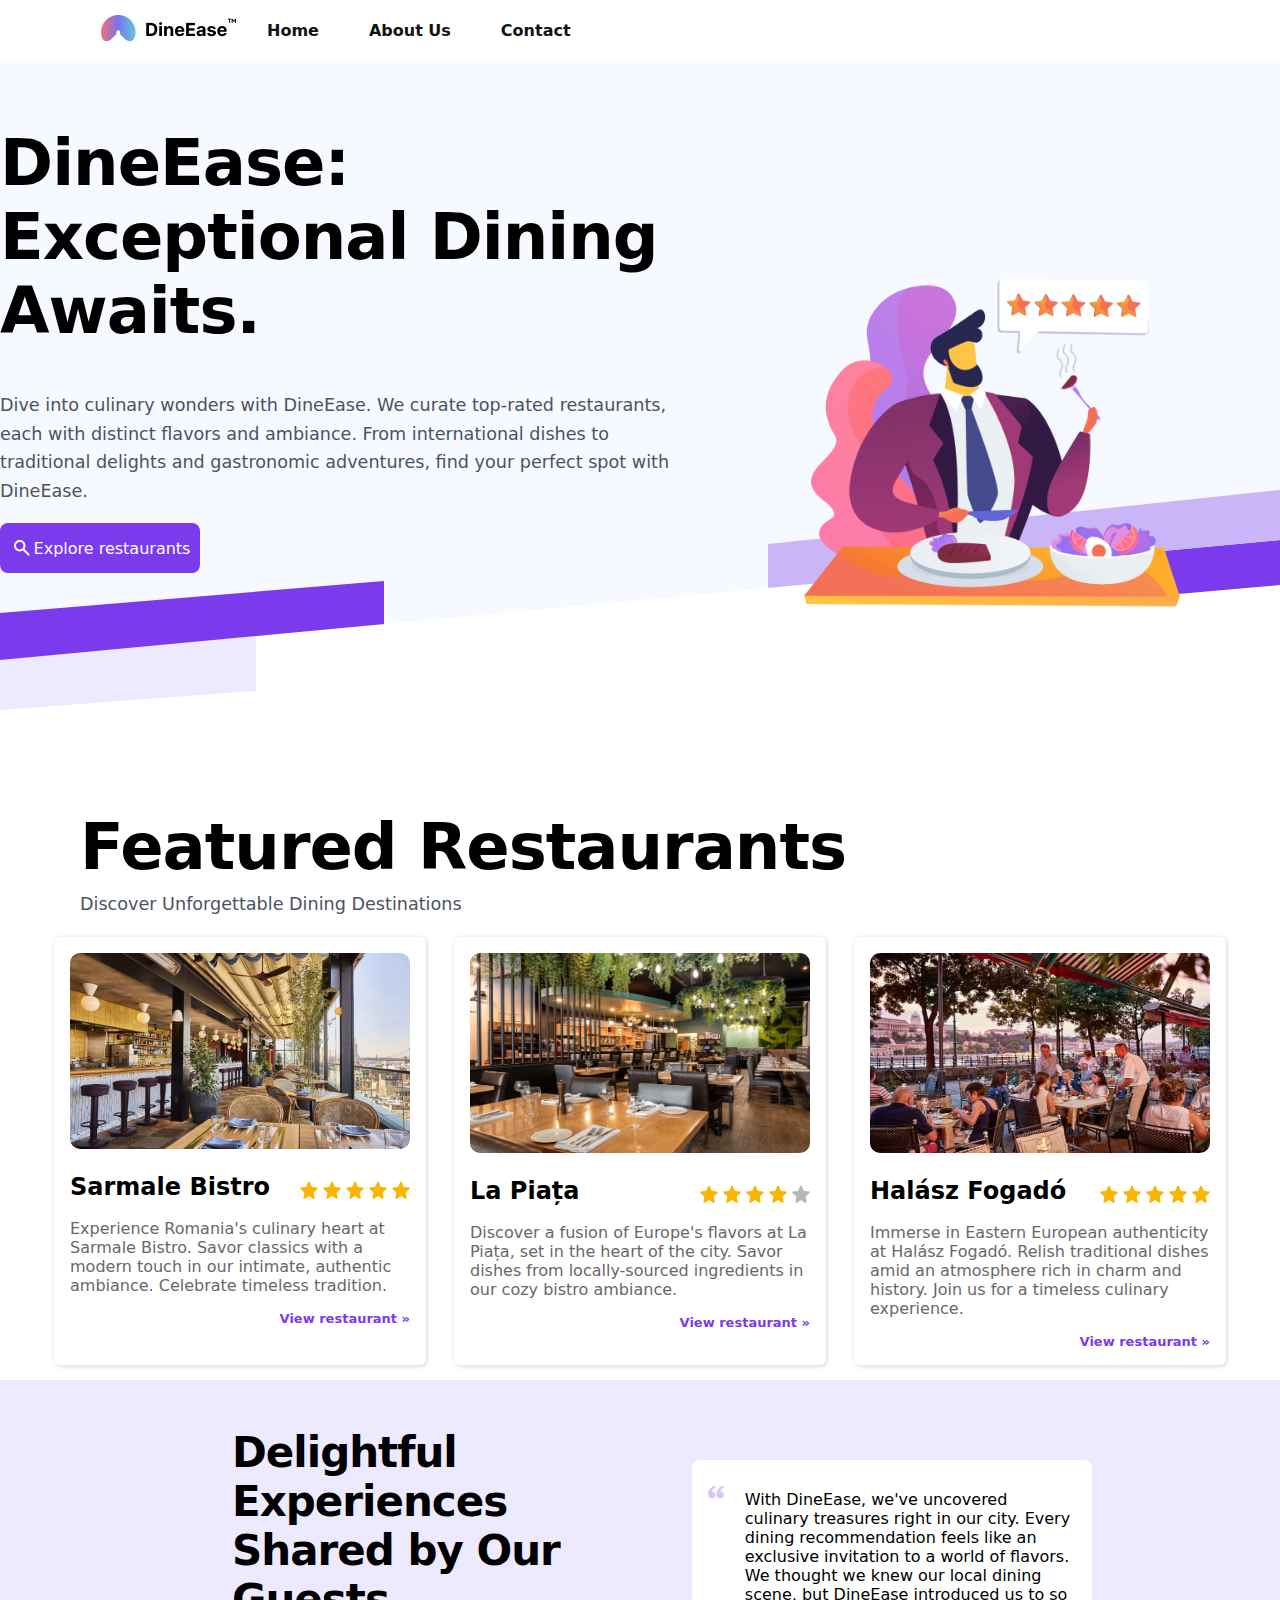
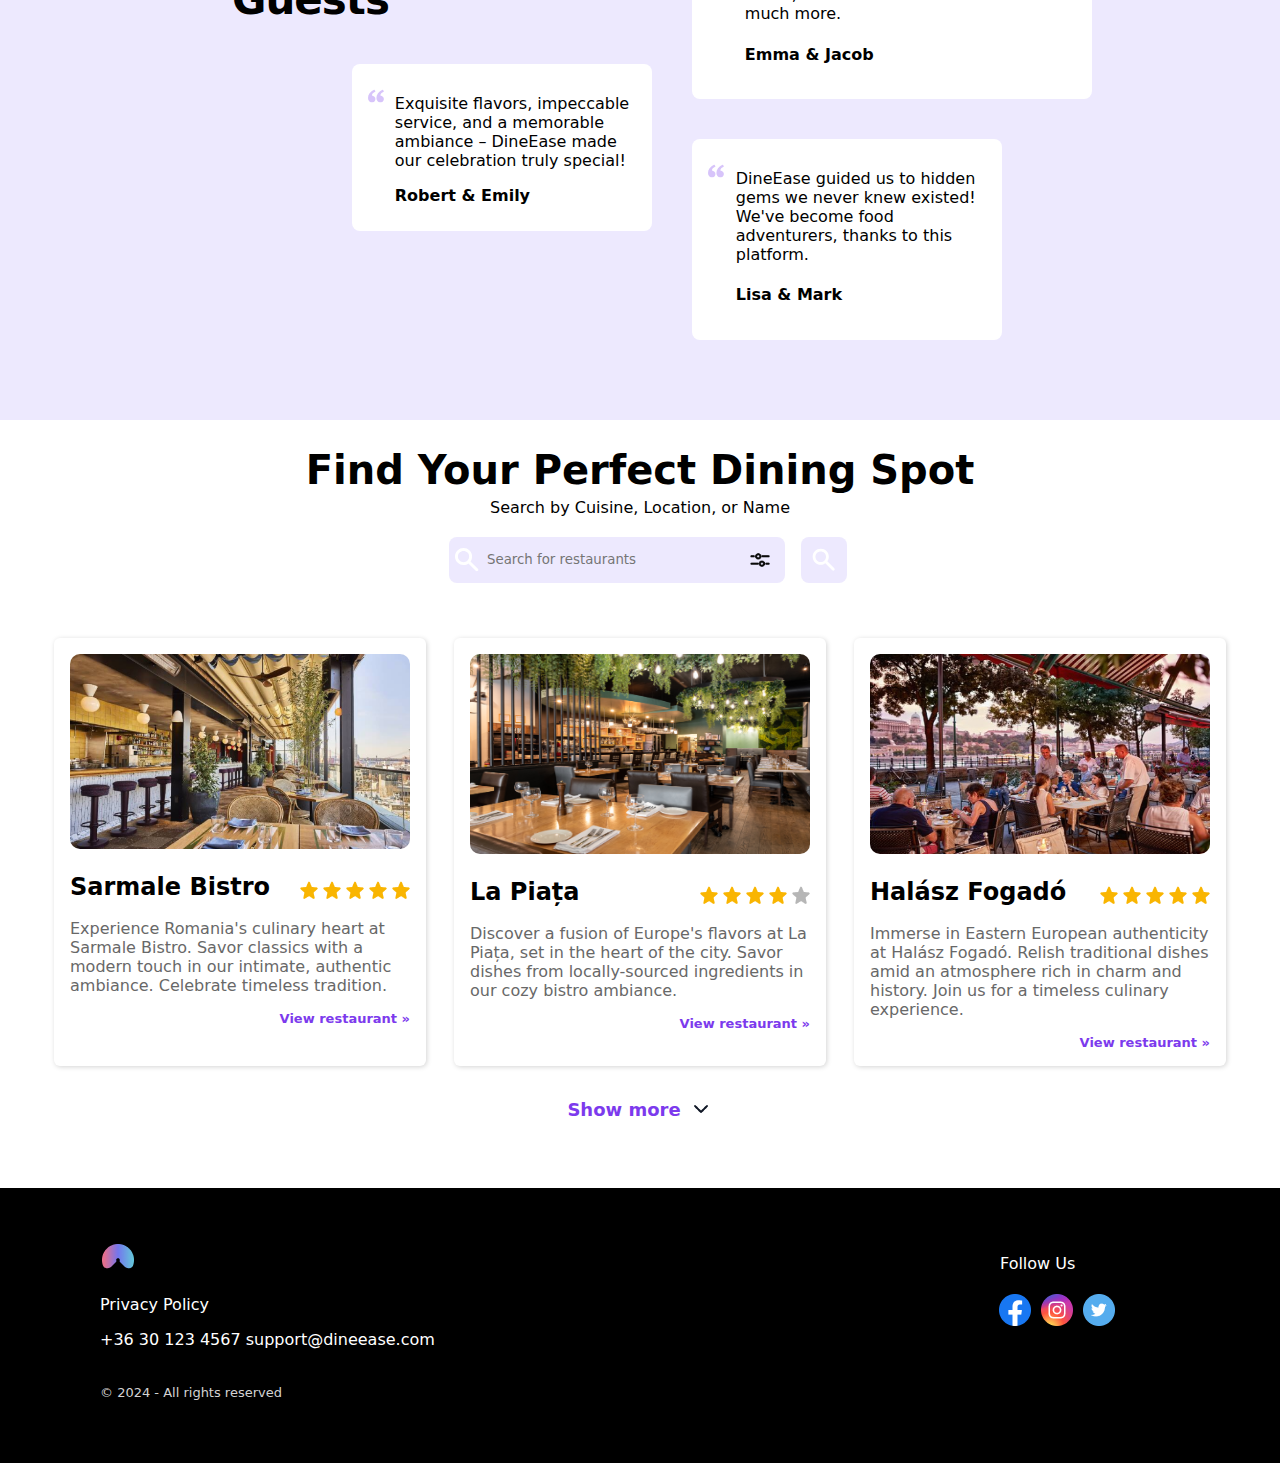
==== commit 57298bc2: "About Us es contact oldal" ====
--- a/index.html
+++ b/index.html
@@ -14,13 +14,13 @@
             <div class="navbarlinks">
                 <div><a id="homeHyper" href="">Home</a></div>
                 <div><a href="./aboutus/AboutUs.html">About Us</a></div>
-                <div><a href="">Contact</a></div>
+                <div><a href="./contact/contact.html">Contact</a></div>
             </div>
         </div>
     <section class="HeroSection">
 
         
-        <div class="asd">
+        <div class="HeroSectionFrame">
             <div class="content">
                 <div class="DineEase-landsection">
                     <div class="landtext">
@@ -178,7 +178,7 @@
                 <label for="advancedCheckbox" class="filter">
                     <img src="./assets/images/Filter Icon@2x.png" alt="Filter">
                 </label>
-                <button><img src="./assets/images/Search Iconvector.svg" alt=""></button>
+                <button><img src="./assets/images/Search Iconvector.svg" alt="" style=""></button>
             </div>
         
             <div class="advanced-search-container" id="advancedSearchContainer">
@@ -261,24 +261,27 @@
                     <a class="card-viewrestaurant" href="#">View restaurant »</a>
                 </div>
             </div>
+            <div class="ShowMoreDiv">
+                <p>Show more</p>
+                <img src="./assets/images/Chevron Down Icon@2x.png" alt="">
+            </div>
         </div>
     </section>
     <footer>
-        <div class="footerCol1">
-            <img src="./assets/images/Logomark@2x.png" alt="">
-            <a href="">Privacy Policy</a>
-            <div>
-                <a href="tel:+36301234567">+36 30 123 4567</a>
-                <a href="mailto:support@dineease.com">support@dineease.com</a>
-            </div>
-            <p>&copy; 2024 - All right reserved</p>
-        </div>
-        <div class="footerCol2">
-            <p>Follow Us</p>
-            <div>
-                <img src="./assets/images/Facebook Icon@2x.png" alt="">
-                <img src="./assets/images/Instagram Icon@2x.png" alt="">
-                <img src="./assets/images/Twitter Icon@2x.png" alt="">
+        <div class="container">
+            <div id="footerleftdiv">
+                <img src="../../assets/images/Logomark.png">
+                <p><a href="/Frontend/Privacy/Privacy.html" id="privacyGO">Privacy Policy</a></p>
+                <p id="Contact">+36 30 123 4567 support@dineease.com</p>
+                <p id="copyrightSmall">&copy; 2024 - All rights reserved</p>
+            </div>
+            <div id="footerrightdiv">
+                <p>Follow Us</p>
+                <img src="../../assets/images/Twitter Icon.png" alt="">
+                <img src="../../assets/images/Instagram Icon.png" alt="">
+                <img src="../../assets/images/Facebook Icon.png" alt="">
+    
+    
             </div>
         </div>
     </footer>
--- a/main.css
+++ b/main.css
@@ -29,9 +29,7 @@
     z-index: 5;
     background-color: white;
     padding-left: 100px;
-    max-width: 100%;
-    max-height: 100%;
-    width: 100%;
+    width: 100dvh;
     min-height: 60px;
     font-size: 16px;
 }
@@ -72,7 +70,8 @@
     max-width: 100%;
     display: flex;
     justify-content: center;
-    align-items: center;
+    align-items:flex-start;
+    height: fit-content;
 }
 .DineEase-landsection{
     max-width: 1300px;
@@ -93,7 +92,11 @@
     line-height: 1.8rem;
     font-weight: 500;
 }
-.landimg{}
+.landimg{
+    max-width: 500px;
+    position: relative;
+    bottom: -100px;
+}
 .landimg img{
     width: 100%;
 }
@@ -104,13 +107,13 @@
 
 
 
-.asd {
+.HeroSectionFrame {
     position: relative;
     z-index: 100;
 }
 
 .content {
-    min-height: 300px;
+    min-height: 600px;
     position: relative;
     z-index: 1;
 }
@@ -122,7 +125,7 @@
     width: 100%;
     height: 100%;
     background-color: #f6f9ff;
-    clip-path: polygon(0 0, 100% 0, 100% 86%, 0 100%);
+    clip-path: polygon(0 0, 100% 0, 100% 80%, 0 100%);
     z-index: 0;
 }
 
@@ -139,16 +142,16 @@
     bottom: 0px;
     height: 80px;
     width: 30%;
-    clip-path: polygon(0% 33px, 100% 5px, 100% 100%, 0% 100%);
+    clip-path: polygon(0% 33px, 100% 1px, 100% 100%, 0% 100%);
     background-color: var(--lila);
 }
 
 .right {
-    bottom: 5%;
+    bottom: 60px;
     right: 0;
     height: 110px;
     width: 40%;
-    clip-path: polygon(0% 40px, 100% 0%, 100% 100%, 0% 100%);
+    clip-path: polygon(0% 54px, 100% 0%, 100% 100%, 0% 100%);
     background-color: var(--sotetebblila);
 }
 .right-bottom{
@@ -179,11 +182,11 @@
 }
 
 .costumeshape-down > .right {
-    bottom: 5%;
+    bottom: 30px;
     right: 0;
     height: 110px;
     width: 16%;
-    clip-path: polygon(0% 0%, 100% 0, 100% 55%, 0% 70%);
+    clip-path: polygon(0% 0%, 100% 0, 100% 50%, 0% 73px);
     background-color: var(--lila);
 }
 .costumeshape-down > .right-bottom{
@@ -232,12 +235,12 @@
 .cardholder {
     display: flex;
     flex-direction: row;
-    gap: 25px;
+    gap: 18px;
 }
 
 .card{
     display: flex;
-    max-width: 360px;
+    max-width: 340px;
     flex-direction: column;
     margin: 5px;
     box-shadow: 1px 1px 5px #d4d4d4;
@@ -292,13 +295,13 @@
 }
 
 .card-nameandrate > h2{
-    font-size: 1.6rem;
+    font-size: 24px;
     font-weight: 700;
     align-items: end;
 }
 
 .card-description > p{
-    font-size: 1.1rem;
+    font-size: 16px;
     color: var(--description);
     font-weight: 500;
 }
@@ -505,28 +508,71 @@
 .AllrestaurantSearch{
     margin-top: 50px;
     display: flex;
-    justify-content: center;
-    align-items: center;
-}
-
-
-footer{
-    background-color: #000000;
+    flex-direction: column;
+    justify-content: center;
+    align-items: center;
+}
+.ShowMoreDiv{
+    display: flex;
+    justify-content: center;
+    align-items: center;
+    color: var(--lila);
+    font-size: 18px;
+    font-weight: 600;
+    margin: 10px 0 50px 0;
+
+}
+.ShowMoreDiv img{
+    max-height: 24px;
+    width: auto;
+    margin-left: 8px;
+}
+
+
+footer {
+    background-color: black;
+    color: white;
+    padding: 50px 10px 50px 100px;
+    text-align: left;
+    position: relative;
+    max-width: 100%;
+    max-height: 100%;
+}
+
+footer > .container {
     display: grid;
     grid-template-columns: 50% 50%;
-    color: var(--description);
-}
-footer a{
-    color: var(--description);
+}
+
+#footerleftdiv,
+#footerrightdiv {
+    position: relative;
+    flex: 1;
+}
+
+#footerrightdiv {
+    padding-right: 150px;
+}
+
+#footerrightdiv img {
+    float: right;
+    padding: 5px;
+}
+
+#footerrightdiv p {
+    width: 120px;
+    text-align: left;
+    margin-left: auto;
+    margin-right: 0;
+}
+
+#privacyGO {
     text-decoration: none;
-}
-.footerCol1{
-    display: flex;
-    flex-direction: column;
-}
-.footerCol1 img{
-    max-width: 30px;
-}
-.footerCol2 img{
-    max-width: 30px;
+    color: white;
+}
+
+#copyrightSmall {
+    color: lightgray;
+    font-size: small;
+    padding-top: 20px;
 }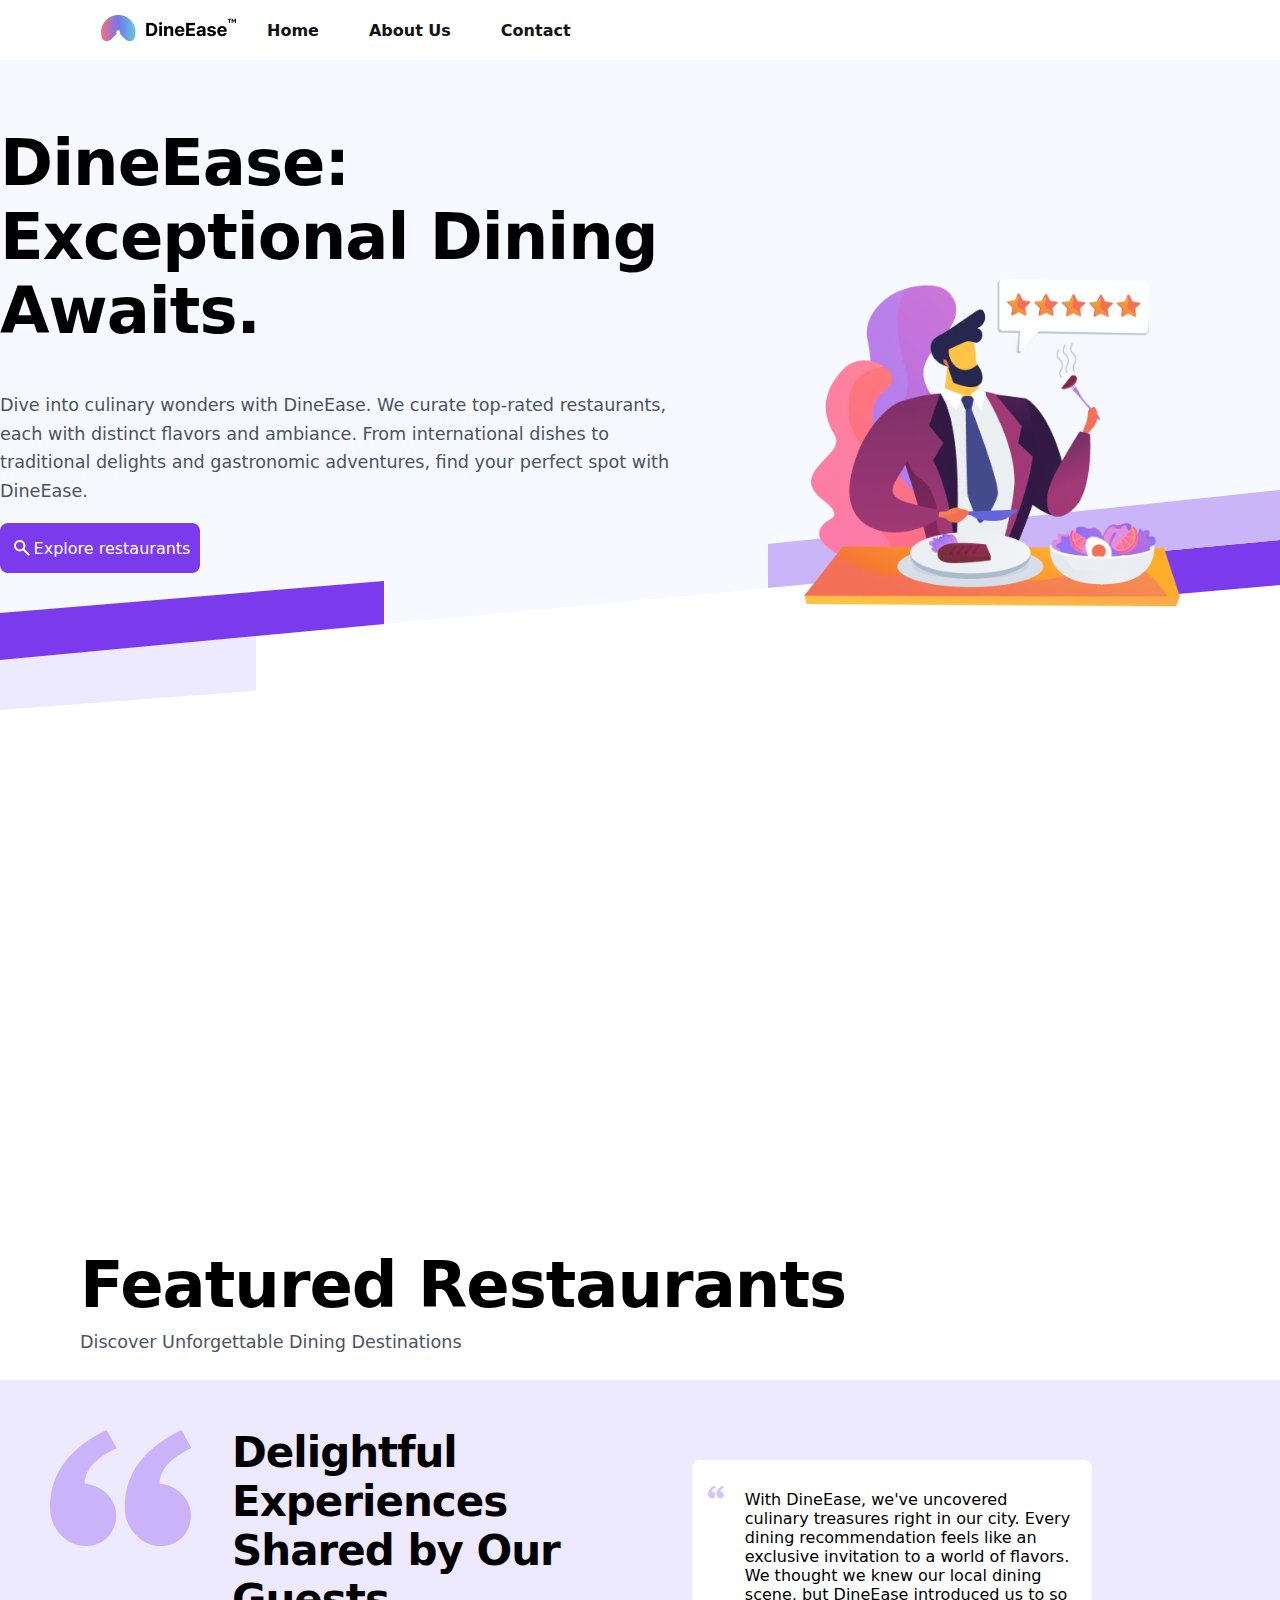
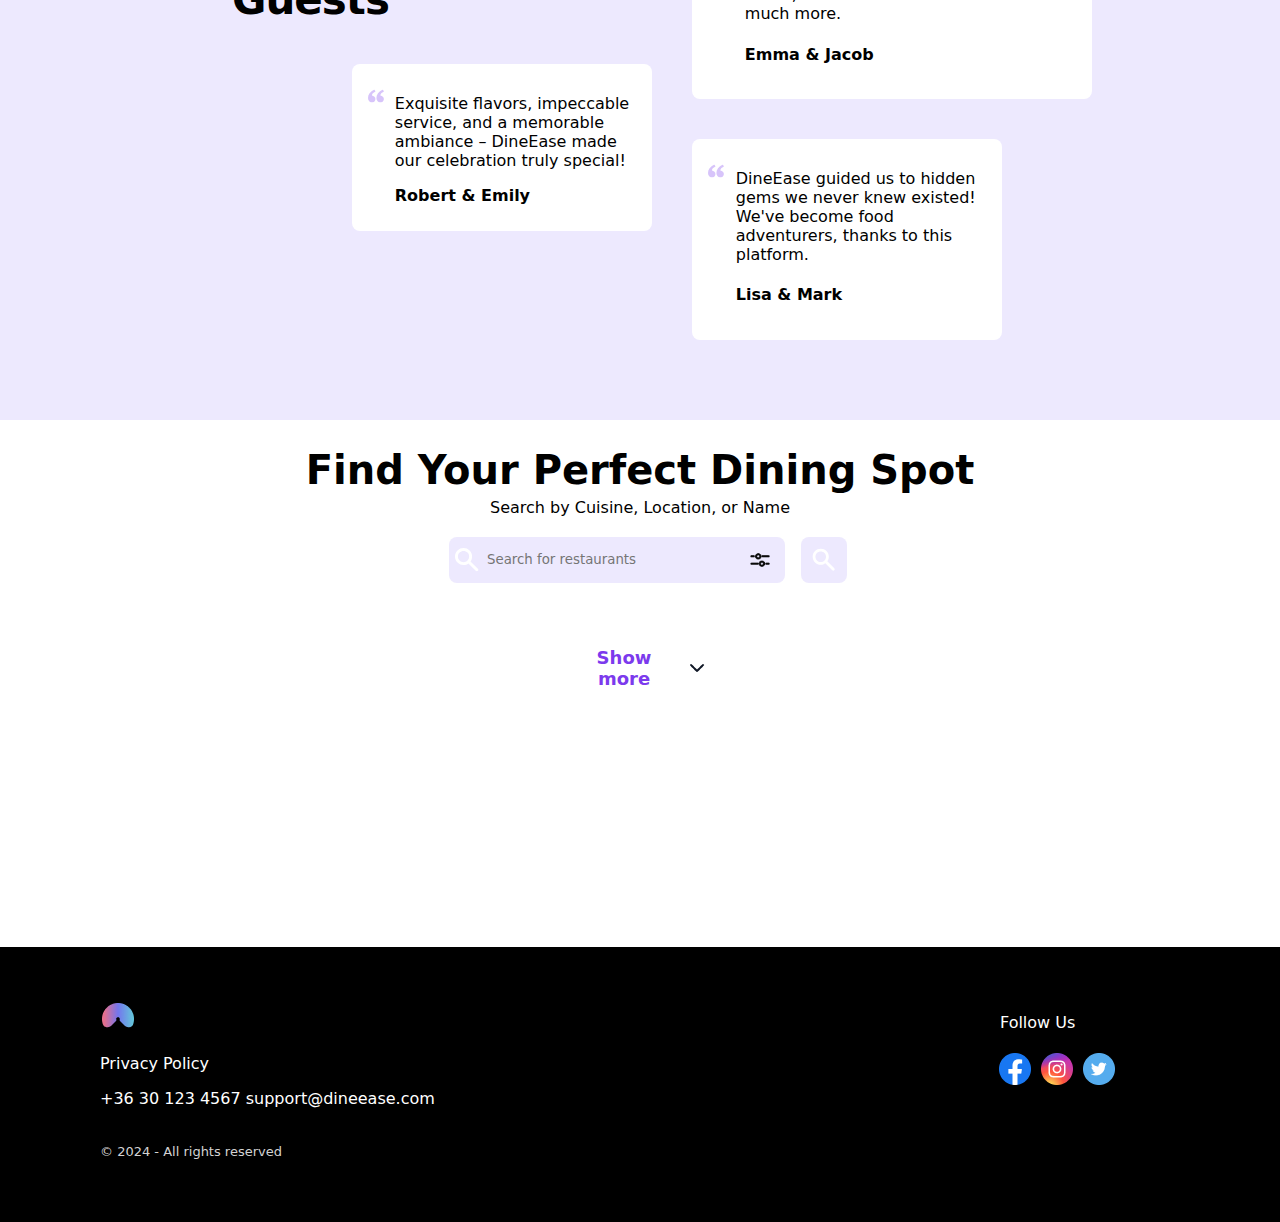
==== commit 53d1d64e: "mobil nezet optimalizalas" ====
--- a/index.html
+++ b/index.html
@@ -50,77 +50,13 @@
         </div>
 
         <div class="center">
+            <hr>
             <h1 class="FeaturedRestaurants-title">Featured Restaurants</h1>
             <p class="FeaturedRestaurants-alttitle">Discover Unforgettable Dining Destinations</p>
             
-            <div class="cardholder">
-                <div class="card">
-                    <div class="card-img">
-                        <img src="./assets/images/Restaurant2.png" alt="">
-                    </div>
-                    <div class="card-nameandrate">
-                        <h2>Sarmale Bistro</h2>
-                        <div class="ratestars">
-                            <img src="./assets/images/star.png" alt="Star">
-                            <img src="./assets/images/star.png" alt="Star">
-                            <img src="./assets/images/star.png" alt="Star">
-                            <img src="./assets/images/star.png" alt="Star">
-                            <img src="./assets/images/star.png" alt="Star">
-                        </div>
-                    </div>
-                    <div class="card-description">
-                        <p>
-                            Experience Romania's culinary heart at Sarmale Bistro. Savor classics with a modern touch in our intimate, authentic ambiance. Celebrate timeless tradition.
-                        </p>
-                    </div>
-                    <a class="card-viewrestaurant" href="#">View restaurant »</a>
-                </div>
+            <div class="cardholder" id="cardholder">
+            </div>
 
-                <div class="card">
-                    <div class="card-img">
-                        <img src="./assets/images/Restaurant1.png" alt="">
-                    </div>
-                    <div class="card-nameandrate">
-                        <h2>La Piața</h2>
-                        <div class="ratestars">
-                            <img src="./assets/images/star.png" alt="Star">
-                            <img src="./assets/images/star.png" alt="Star">
-                            <img src="./assets/images/star.png" alt="Star">
-                            <img src="./assets/images/star.png" alt="Star">
-                            <img class="gray" src="./assets/images/star.png" alt="Star">
-                        </div>
-                    </div>
-                    <div class="card-description">
-                        <p>
-                            Discover a fusion of Europe's flavors at La Piața, set in the heart of the city. Savor dishes from locally-sourced ingredients in our cozy bistro ambiance.
-                        </p>
-                    </div>
-                    <a class="card-viewrestaurant" href="#">View restaurant »</a>
-                </div>
-
-
-                <div class="card">
-                    <div class="card-img">
-                        <img src="./assets/images/Restaurant3.png" alt="">
-                    </div>
-                    <div class="card-nameandrate">
-                        <h2>Halász Fogadó</h2>
-                        <div class="ratestars">
-                            <img src="./assets/images/star.png" alt="Star">
-                            <img src="./assets/images/star.png" alt="Star">
-                            <img src="./assets/images/star.png" alt="Star">
-                            <img src="./assets/images/star.png" alt="Star">
-                            <img src="./assets/images/star.png" alt="Star">
-                        </div>
-                    </div>
-                    <div class="card-description">
-                        <p>
-                            Immerse in Eastern European authenticity at Halász Fogadó. Relish traditional dishes amid an atmosphere rich in charm and history. Join us for a timeless culinary experience.
-                        </p>
-                    </div>
-                    <a class="card-viewrestaurant" href="#">View restaurant »</a>
-                </div>
-            </div>
         </div>
     </section>
 
@@ -193,77 +129,18 @@
             </div>
         </div>
         <div class="AllrestaurantSearch">
-            <div class="cardholder">
-                <div class="card">
-                    <div class="card-img">
-                        <img src="./assets/images/Restaurant2.png" alt="">
-                    </div>
-                    <div class="card-nameandrate">
-                        <h2>Sarmale Bistro</h2>
-                        <div class="ratestars">
-                            <img src="./assets/images/star.png" alt="Star">
-                            <img src="./assets/images/star.png" alt="Star">
-                            <img src="./assets/images/star.png" alt="Star">
-                            <img src="./assets/images/star.png" alt="Star">
-                            <img src="./assets/images/star.png" alt="Star">
-                        </div>
-                    </div>
-                    <div class="card-description">
-                        <p>
-                            Experience Romania's culinary heart at Sarmale Bistro. Savor classics with a modern touch in our intimate, authentic ambiance. Celebrate timeless tradition.
-                        </p>
-                    </div>
-                    <a class="card-viewrestaurant" href="#">View restaurant »</a>
-                </div>
-
-                <div class="card">
-                    <div class="card-img">
-                        <img src="./assets/images/Restaurant1.png" alt="">
-                    </div>
-                    <div class="card-nameandrate">
-                        <h2>La Piața</h2>
-                        <div class="ratestars">
-                            <img src="./assets/images/star.png" alt="Star">
-                            <img src="./assets/images/star.png" alt="Star">
-                            <img src="./assets/images/star.png" alt="Star">
-                            <img src="./assets/images/star.png" alt="Star">
-                            <img class="gray" src="./assets/images/star.png" alt="Star">
-                        </div>
-                    </div>
-                    <div class="card-description">
-                        <p>
-                            Discover a fusion of Europe's flavors at La Piața, set in the heart of the city. Savor dishes from locally-sourced ingredients in our cozy bistro ambiance.
-                        </p>
-                    </div>
-                    <a class="card-viewrestaurant" href="#">View restaurant »</a>
-                </div>
-
-
-                <div class="card">
-                    <div class="card-img">
-                        <img src="./assets/images/Restaurant3.png" alt="">
-                    </div>
-                    <div class="card-nameandrate">
-                        <h2>Halász Fogadó</h2>
-                        <div class="ratestars">
-                            <img src="./assets/images/star.png" alt="Star">
-                            <img src="./assets/images/star.png" alt="Star">
-                            <img src="./assets/images/star.png" alt="Star">
-                            <img src="./assets/images/star.png" alt="Star">
-                            <img src="./assets/images/star.png" alt="Star">
-                        </div>
-                    </div>
-                    <div class="card-description">
-                        <p>
-                            Immerse in Eastern European authenticity at Halász Fogadó. Relish traditional dishes amid an atmosphere rich in charm and history. Join us for a timeless culinary experience.
-                        </p>
-                    </div>
-                    <a class="card-viewrestaurant" href="#">View restaurant »</a>
-                </div>
+            <div class="cardholder" id="AllRestaurantCard">
+                
             </div>
             <div class="ShowMoreDiv">
-                <p>Show more</p>
-                <img src="./assets/images/Chevron Down Icon@2x.png" alt="">
+                <button onclick="loadAllRes()" id="showMoreBtn">
+                    Show more
+                    <img src="./assets/images/Chevron Down Icon@2x.png" alt="">
+                </button>
+                <button onclick="ShoLessRes()" id="showLessBtn">
+                    Show less
+                    <img src="./assets/images/Chevron Down Icon@2x.png" alt="">
+                </button>
             </div>
         </div>
     </section>
@@ -271,7 +148,7 @@
         <div class="container">
             <div id="footerleftdiv">
                 <img src="../../assets/images/Logomark.png">
-                <p><a href="/Frontend/Privacy/Privacy.html" id="privacyGO">Privacy Policy</a></p>
+                <p><a href="./privacy/privacy.html" id="privacyGO">Privacy Policy</a></p>
                 <p id="Contact">+36 30 123 4567 support@dineease.com</p>
                 <p id="copyrightSmall">&copy; 2024 - All rights reserved</p>
             </div>
@@ -285,5 +162,8 @@
             </div>
         </div>
     </footer>
+
+    
+    <script src="./index.js"></script>
 </body>
 </html>--- a/main.css
+++ b/main.css
@@ -199,8 +199,6 @@
 }
 
 
-
-
 .FeaturedRestaurants{
     height: 700px;
     margin: 10px 0;
@@ -213,6 +211,17 @@
     justify-content:end;
     align-items: center;
 }
+hr{
+    width: 60%;
+    text-align: center;
+    border: none;
+    background-color: var(--description);
+    height: 2px;
+    opacity: 50%;
+    border-radius: 20px;
+    display: none;
+}
+
 
 .FeaturedRestaurants-title{
     font-size: 4rem;
@@ -235,6 +244,8 @@
 .cardholder {
     display: flex;
     flex-direction: row;
+    flex-wrap: wrap;
+    justify-content: space-evenly;
     gap: 18px;
 }
 
@@ -316,6 +327,9 @@
 
 .testimonials{
     background-color: var(--vilagoslila);
+    background-image: url('./assets/images/Quote\ mark.png');
+    background-repeat: no-repeat;
+    background-position: 50px 50px;
     display: grid;
     grid-template-columns: 50% 45%;
     min-height: 640px;
@@ -519,15 +533,33 @@
     color: var(--lila);
     font-size: 18px;
     font-weight: 600;
+}
+.ShowMoreDiv button{
+    color: var(--lila);
+    font-size: 18px;
+    font-weight: 600;
     margin: 10px 0 50px 0;
-
+    width: 150px;
+    height: 50px;
+    display: flex;
+    justify-content: center;
+    align-items: center;
+    border: none;
+    background-color: transparent;
+    transition: .2s all ease-in-out;
 }
 .ShowMoreDiv img{
     max-height: 24px;
     width: auto;
     margin-left: 8px;
 }
-
+#showLessBtn{
+    display: none;
+}
+
+#showLessBtn img{
+    transform: rotateX(180deg);
+}
 
 footer {
     background-color: black;
@@ -575,4 +607,72 @@
     color: lightgray;
     font-size: small;
     padding-top: 20px;
+}
+
+
+
+
+
+@media only screen and (max-width:800px) {
+    .navbar{
+        padding-left: 20px;
+        width: fit-content;
+    }
+    .DineEase-landsection{
+        grid-template-columns: 100%;
+        grid-template-rows: max-content;
+        height: fit-content;
+        padding: 20px;
+    }
+    hr{
+        display: block;
+    }
+    .costumeshape{
+        display: none;
+    }
+    .costumeshape-down{
+        display: none;
+    }
+    .landimg{
+        position:unset;
+        height: min-content;
+    }
+
+    .cardholder{
+        justify-items: center;
+        padding-bottom: 60px;
+    }
+    .card{
+        max-width: 80%;
+        width: 100%;
+    }
+    .card-img img{
+        width: 100%;
+        height: auto;
+        object-fit: cover;
+        object-position: center;
+    }
+    .testimonials{
+        padding-top: 36px;
+        grid-template-columns: 100%;
+        padding-bottom: 60px;
+        gap: 20px;
+        background-position: 30px 40px;
+    }
+    .testimonials h1{
+        max-width: 100%;
+        max-width: 90%;
+        align-self: center;
+        margin-left: 0;
+    }
+    .testimonials > div:nth-child(2){
+        flex-direction: column-reverse;
+        gap: 20px;
+    }
+    .experiencecard,
+    .experiencecard2,
+    .experiencecard3{
+        max-width: 90%;
+        align-self: center;
+    }
 }